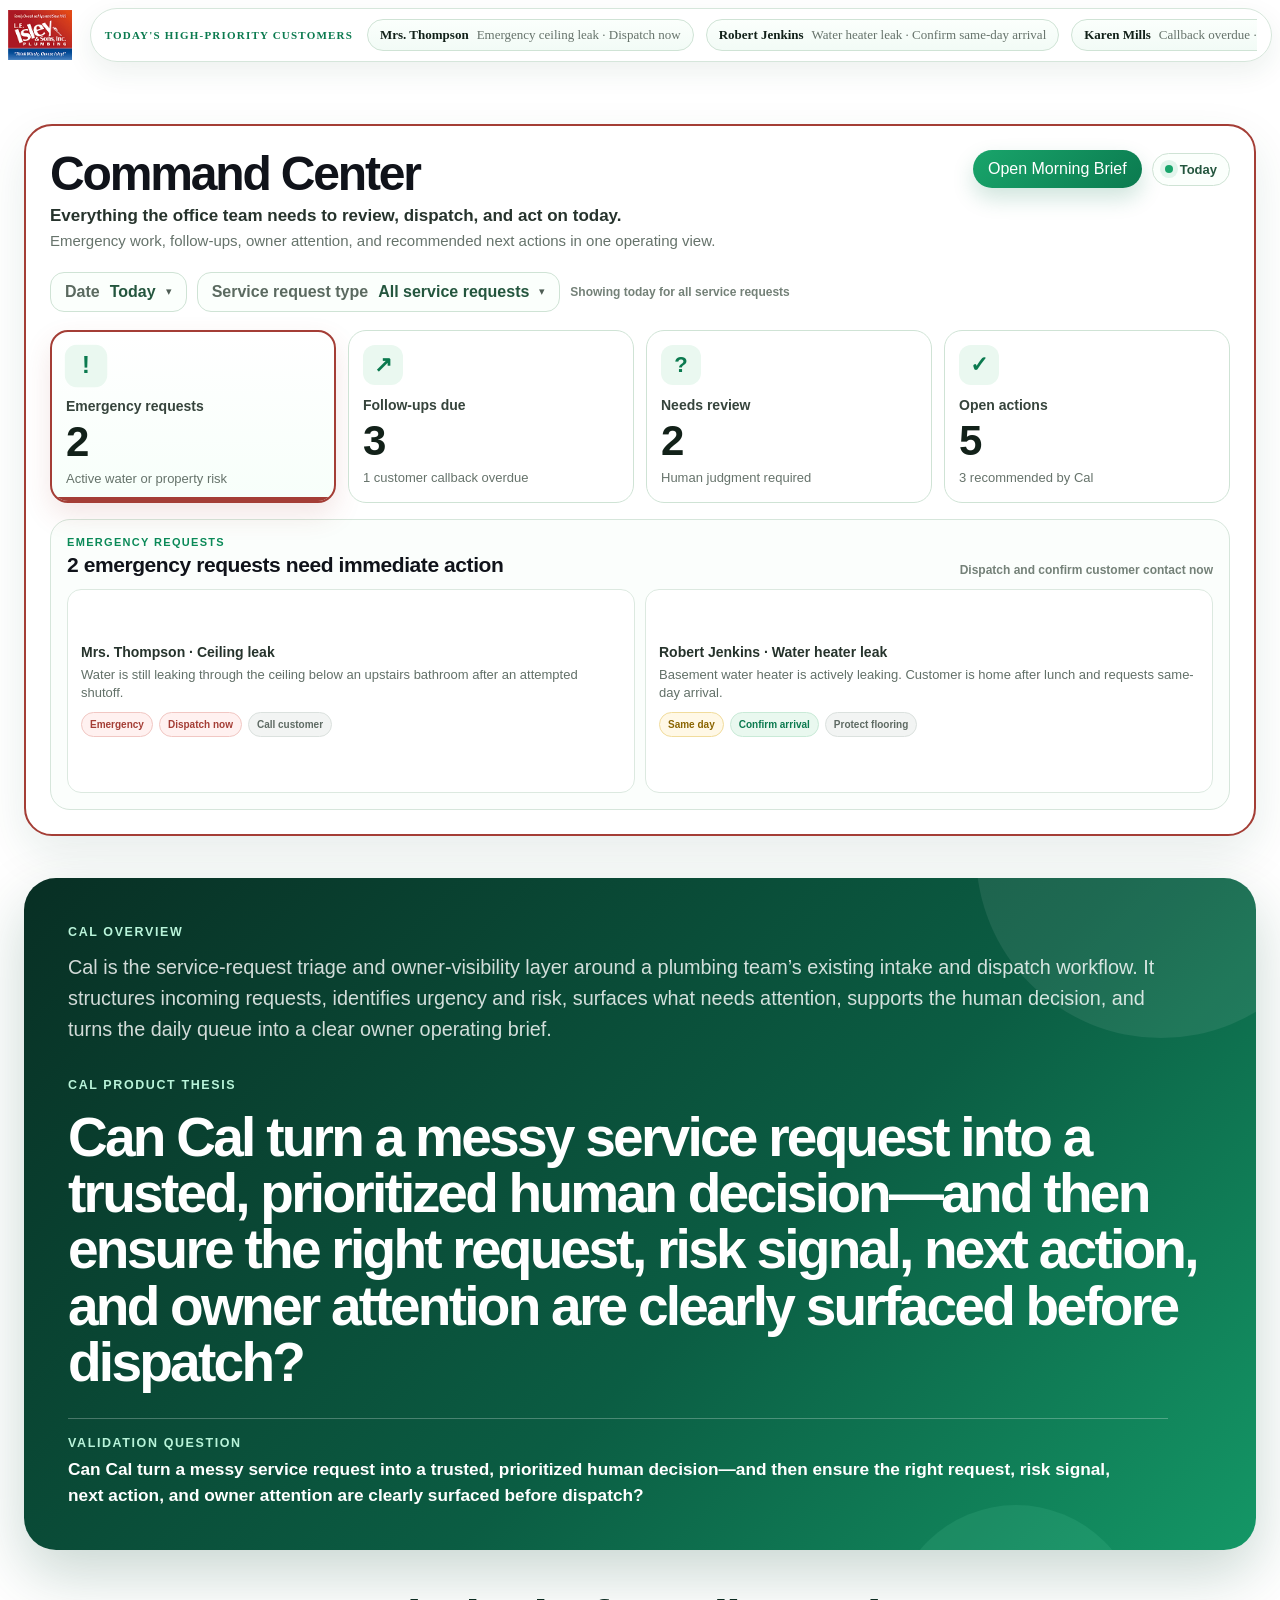
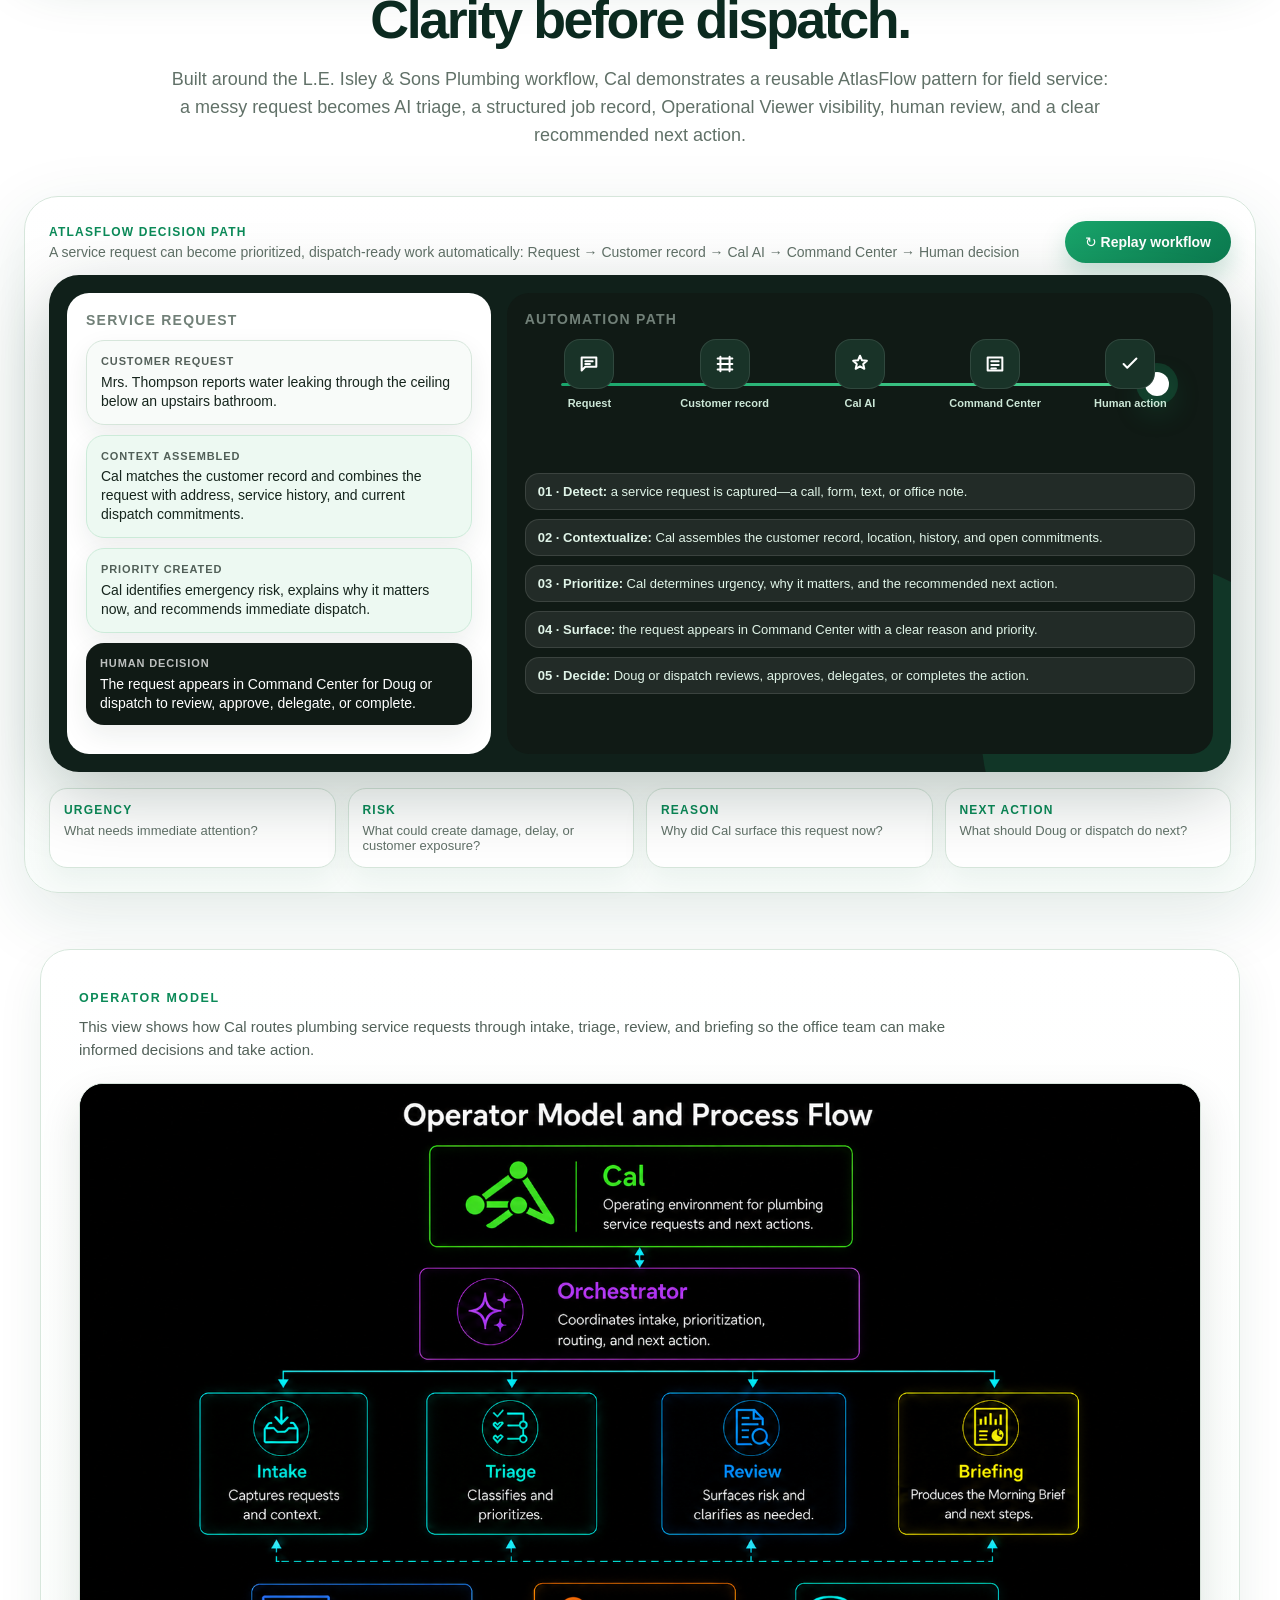
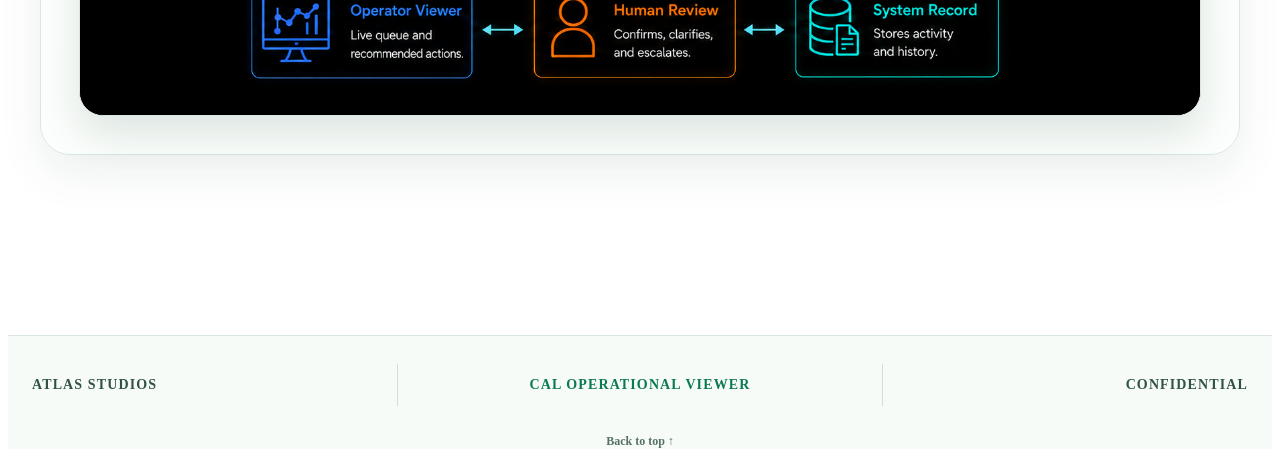
==== index.html @ 1ec47f48 "Add files via upload" ====
<!DOCTYPE html>

<html lang="en">
<head>
<meta charset="utf-8"/>
<meta content="width=device-width, initial-scale=1" name="viewport"/>
<title>Cal — Operational Viewer | AtlasFlow</title>
<meta content="Cal is an AtlasFlow field-service workflow designed to turn messy plumbing requests into prioritized, dispatch-ready work while preserving human control." name="description"/>
<style>
    /* Embedded Cal logo header update */
    .brand.brand-image {
      display: inline-flex !important;
      align-items: center !important;
      padding: 0 !important;
      background: transparent !important;
      border: 0 !important;
      box-shadow: none !important;
      min-width: 0 !important;
    }

    .brand-logo {
      display: block !important;
      width: 210px !important;
      height: auto !important;
      max-width: 100% !important;
      object-fit: contain !important;
    }

    @media (max-width: 640px) {
      .brand-logo {
        width: 180px !important;
      }
    }
  
.cal-brief-image-dialog{position:relative;width:min(1400px,96vw);max-height:94vh;overflow:auto;border-radius:20px;background:#fff;border:1px solid #d8e3dc;box-shadow:0 30px 90px rgba(0,0,0,.30);padding:0}
.cal-brief-full-image{display:block;width:100%;height:auto;border-radius:20px}
.cal-brief-image-close{position:sticky;float:right;top:12px;right:12px;z-index:5;margin:12px 12px -58px 0;background:rgba(255,255,255,.96);color:#123d2b;border:1px solid #c8d8ce;box-shadow:0 8px 22px rgba(0,0,0,.16)}
.cal-brief-image-close:hover{background:#fff;transform:scale(1.04)}
.sr-only{position:absolute!important;width:1px!important;height:1px!important;padding:0!important;margin:-1px!important;overflow:hidden!important;clip:rect(0,0,0,0)!important;white-space:nowrap!important;border:0!important}
@media(max-width:700px){.cal-brief-modal{padding:8px}.cal-brief-image-dialog{width:100%;border-radius:14px}.cal-brief-full-image{border-radius:14px}}
.cal-brief-return{position:absolute;right:2.2%;bottom:2.0%;z-index:6;width:28.5%;height:5.6%;min-height:46px;border:0;border-radius:14px;background:linear-gradient(135deg,#007542,#005f36);color:#fff;font:700 clamp(14px,1.25vw,22px)/1 system-ui,-apple-system,BlinkMacSystemFont,"Segoe UI",sans-serif;box-shadow:0 8px 20px rgba(0,94,53,.20);cursor:pointer;display:flex;align-items:center;justify-content:center;gap:14px}
.cal-brief-return:hover{filter:brightness(1.06);transform:translateY(-1px)}
.cal-brief-return:focus-visible{outline:3px solid #f2b01e;outline-offset:3px}
.cal-brief-return-arrow{font-size:1.25em;line-height:1}
@media(max-width:700px){.cal-brief-return{right:2.5%;bottom:2.1%;width:35%;height:6%;min-height:38px;border-radius:10px;font-size:12px}}

</style>
<style>
/* Shared page width tightening */
main{padding:0 16px 56px}
.section-pad{max-width:1380px;margin-left:auto;margin-right:auto}
.section-pad.slim{max-width:1380px}
.section-heading{max-width:980px;margin-left:auto;margin-right:auto;text-align:center}
#build .section-heading, #discovery .section-heading{margin-left:0;margin-right:0;text-align:left}
.discovery-section{max-width:1380px;margin-left:auto;margin-right:auto}
</style>
<style>
/* Interactive Cal Command Center */
.cal-cc-figure{width:100%;max-width:1380px!important;margin:34px auto 0!important}
.cal-cc-figure>figcaption{display:flex;flex-direction:column;gap:4px;margin-top:14px;color:var(--muted,#66736b)}
.cal-cc{--cc-green:#19a56b;--cc-green-dark:#0b7a4f;--cc-green-soft:#eaf8f0;--cc-line:#d6e6db;--cc-muted:#66736b;--cc-ink:#10131a;--cc-red:#a43e36;--cc-yellow:#8a6400;border:2px solid var(--cc-red);border-radius:28px;padding:24px;background:#fff;box-shadow:0 18px 46px rgba(20,80,55,.10);color:var(--cc-ink);font-family:Inter,Arial,Helvetica,sans-serif}
.cal-cc *{box-sizing:border-box}.cal-cc button{font:inherit}
.cal-cc-header{display:flex;justify-content:space-between;align-items:flex-start;gap:20px}.cal-cc-header h3{font-size:clamp(32px,4vw,48px);line-height:1;letter-spacing:-.045em;margin:0 0 8px}.cal-cc-lead{font-size:17px;font-weight:750;color:#26332c;margin:0 0 4px}.cal-cc-small{font-size:15px;line-height:1.45;color:var(--cc-muted);margin:0}.cal-cc-live{display:inline-flex;align-items:center;gap:7px;border:1px solid #cfe3d5;border-radius:999px;padding:8px 12px;color:#24563e;background:#fbfffc;font-size:13px;font-weight:800;white-space:nowrap}.cal-cc-live i{width:8px;height:8px;border-radius:50%;background:var(--cc-green);box-shadow:0 0 0 5px rgba(25,165,107,.11)}
.cal-cc-filters{display:flex;gap:10px;flex-wrap:wrap;margin:20px 0 18px}.cal-cc-filter{position:relative}.cal-cc-filter-btn{appearance:none;border:1px solid #cfe3d5;border-radius:14px;padding:10px 14px;background:#fbfffc;color:#24563e;font-size:13px;font-weight:800;display:inline-flex;align-items:center;gap:10px;cursor:pointer;min-height:40px;transition:border-color .18s ease,box-shadow .18s ease,transform .18s ease}.cal-cc-filter-btn:hover{border-color:#b8dcc6;transform:translateY(-1px)}.cal-cc-filter-btn:focus-visible{outline:3px solid rgba(25,165,107,.3);outline-offset:2px}.cal-cc-filter-btn.open{border-color:var(--cc-green);box-shadow:0 8px 18px rgba(20,80,55,.10)}.cal-cc-filter-label{font-weight:700;color:#5b6a60}.cal-cc-filter-value{font-weight:800;color:#24563e}.cal-cc-caret{font-size:11px;color:#4e5d54}.cal-cc-menu{position:absolute;top:calc(100% + 8px);left:0;min-width:230px;background:#fff;border:1px solid #d6e6db;border-radius:16px;padding:8px;box-shadow:0 18px 36px rgba(20,80,55,.12);display:none;z-index:20}.cal-cc-filter.open .cal-cc-menu{display:block;animation:calMenuIn .18s ease}.cal-cc-option{appearance:none;width:100%;border:0;background:transparent;border-radius:12px;padding:10px 12px;text-align:left;display:flex;justify-content:space-between;align-items:center;gap:10px;font-size:13px;color:#294637;cursor:pointer}.cal-cc-option:hover,.cal-cc-option:focus-visible{background:#f3fbf6;outline:none}.cal-cc-option.active{background:#eaf8f0;color:#0b7a4f;font-weight:800}.cal-cc-option small{color:#708078;font-size:11px;font-weight:700}.cal-cc-status-note{font-size:12px;color:#748178;font-weight:700;align-self:center}@keyframes calMenuIn{from{opacity:0;transform:translateY(-4px)}to{opacity:1;transform:translateY(0)}}
.cal-cc-cards{display:grid;grid-template-columns:repeat(4,minmax(0,1fr));gap:12px;margin-bottom:16px}.cal-cc-card{appearance:none;border:1px solid #cfe3d5;border-radius:18px;padding:14px;min-height:166px;background:#fff;text-align:left;cursor:pointer;position:relative;overflow:hidden;display:flex;flex-direction:column;align-items:flex-start;transition:transform .22s ease,box-shadow .22s ease,border-color .22s ease,background-color .22s ease;animation:calCardEnter .55s ease both}.cal-cc-card:nth-child(2){animation-delay:.08s}.cal-cc-card:nth-child(3){animation-delay:.16s}.cal-cc-card:nth-child(4){animation-delay:.24s}.cal-cc-card:hover{transform:translateY(-4px);box-shadow:0 11px 25px rgba(20,80,55,.11);border-color:#b8dcc6}.cal-cc-card:focus-visible{outline:3px solid rgba(25,165,107,.3);outline-offset:3px}.cal-cc-card.active{border:2px solid var(--cc-green);box-shadow:0 12px 28px rgba(25,165,107,.15);background:linear-gradient(180deg,#fff 0%,#f7fffa 100%)}.cal-cc-card.active:after{content:"";position:absolute;left:0;right:0;bottom:0;height:4px;background:var(--cc-green);animation:calBarGrow .25s ease}#cal-tab-emergency{border:2px solid var(--cc-red)!important;box-shadow:0 12px 28px rgba(164,62,54,.13)}#cal-tab-emergency.active:after{background:var(--cc-red)}.cal-cc-icon{width:40px;height:40px;border-radius:12px;display:grid;place-items:center;background:var(--cc-green-soft);color:var(--cc-green-dark);font-size:22px;font-weight:850;margin-bottom:12px;transition:transform .22s ease}.cal-cc-card:hover .cal-cc-icon,.cal-cc-card.active .cal-cc-icon{transform:scale(1.07)}.cal-cc-label{font-size:14px;font-weight:800;color:#36443c;margin-bottom:7px}.cal-cc-num{font-size:42px;line-height:1;font-weight:850;color:#122119;margin-bottom:7px}.cal-cc-desc{font-size:13px;line-height:1.32;color:var(--cc-muted)}
.cal-cc-queue{border:1px solid var(--cc-line);border-radius:20px;padding:16px;background:#fbfefc}.cal-cc-qtop{display:flex;justify-content:space-between;align-items:flex-end;gap:16px;margin-bottom:12px}.cal-cc-eyebrow{display:block;font-size:11px;letter-spacing:.12em;text-transform:uppercase;color:#0b8a58;font-weight:850;margin-bottom:5px}.cal-cc-qtop h4{font-size:21px;letter-spacing:-.02em;margin:0}.cal-cc-hint{font-size:12px;color:#748178;font-weight:700}.cal-cc-items{display:grid;grid-template-columns:1fr 1fr;gap:10px;min-height:204px}.cal-cc-item{appearance:none;width:100%;border:1px solid #dce9e0;border-radius:14px;padding:13px;background:#fff;animation:calItemIn .28s ease both;text-align:left;cursor:pointer;transition:transform .18s ease,box-shadow .18s ease,border-color .18s ease}.cal-cc-item:hover{transform:translateY(-2px);border-color:#b8dcc6;box-shadow:0 10px 22px rgba(20,80,55,.10)}.cal-cc-item:focus-visible{outline:3px solid rgba(25,165,107,.28);outline-offset:2px}.cal-cc-item.approved{border-color:#19a56b}.cal-cc-item.disapproved{border-color:#d85858}.cal-cc-item.delegated{border-color:#3b82f6}.cal-cc-item.active{border-width:2px;background:linear-gradient(180deg,#fff,#f7fffa)}.cal-cc-item.active.approved{border-color:#19a56b}.cal-cc-item.active.disapproved{border-color:#d85858}.cal-cc-item.active.delegated{border-color:#3b82f6}.cal-cc-item.active:not(.approved):not(.disapproved):not(.delegated){border-color:var(--cc-green)}.cal-cc-item h5{font-size:14px;margin:0 0 6px;color:#26332c}.cal-cc-item p{font-size:13px;line-height:1.38;color:#627068;margin:0 0 10px}.cal-cc-tags{display:flex;gap:6px;flex-wrap:wrap}.cal-cc-tag{font-size:10px;font-weight:800;border-radius:999px;padding:6px 8px;background:#e9f8ef;color:var(--cc-green-dark);border:1px solid #c9ead7}.cal-cc-tag.red{background:#fff1f0;color:var(--cc-red);border-color:#f1c7c3}.cal-cc-tag.yellow{background:#fff8e6;color:var(--cc-yellow);border-color:#f1dc9c}.cal-cc-tag.gray{background:#f2f4f3;color:#5e6a63;border-color:#dbe1de}.cal-cc-queue.switching .cal-cc-item{animation:calFadeDown .15s ease both}.cal-cc-record-detail{display:none;margin-top:14px;border:1px solid #cfe3d5;border-radius:22px;background:linear-gradient(180deg,#ffffff 0%,#fbfefc 100%);padding:22px;box-shadow:0 18px 40px rgba(20,80,55,.10);animation:calItemIn .24s ease;transition:border-color .2s ease,box-shadow .2s ease,background-color .2s ease}.cal-cc-record-detail.open{display:block}.cal-cc-record-detail.approved{border-color:#19a56b;box-shadow:0 18px 42px rgba(25,165,107,.15);background:linear-gradient(180deg,#fcfffd 0%,#f5fdf8 100%)}.cal-cc-record-detail.disapproved{border-color:#d85858;box-shadow:0 18px 42px rgba(216,88,88,.12);background:linear-gradient(180deg,#fffefe 0%,#fff6f6 100%)}.cal-cc-record-detail.delegated{border-color:#3b82f6;box-shadow:0 18px 42px rgba(59,130,246,.14);background:linear-gradient(180deg,#ffffff 0%,#f5f9ff 100%)}.cal-cc-record-head{display:flex;justify-content:space-between;gap:18px;align-items:flex-start;margin-bottom:18px}.cal-cc-record-head h5{font-size:18px;line-height:1.08;margin:0;color:#18231d}.cal-cc-record-kicker{display:block;font-size:10px;letter-spacing:.12em;text-transform:uppercase;color:#0b8a58;font-weight:850;margin-bottom:7px}.cal-cc-record-sub{margin-top:8px;font-size:13px;line-height:1.5;color:#617168;max-width:780px}.cal-cc-record-head-meta{display:flex;flex-direction:column;align-items:flex-end;gap:8px;min-width:220px}.cal-cc-record-mode{font-size:11px;letter-spacing:.08em;text-transform:uppercase;color:#5d6a62;font-weight:850;padding:8px 10px;border:1px solid #dbe7df;border-radius:999px;background:#fbfffc;white-space:nowrap}.cal-cc-record-mode strong{color:#20372a}.cal-cc-record-snapshot{display:grid;grid-template-columns:repeat(4,minmax(0,1fr));gap:10px;margin-bottom:14px}.cal-cc-record-stat{border:1px solid #dbe7df;border-radius:16px;padding:14px;background:#fcfffd}.cal-cc-record-stat span{display:block;font-size:10px;letter-spacing:.1em;text-transform:uppercase;color:#728078;font-weight:850;margin-bottom:6px}.cal-cc-record-stat strong{display:block;font-size:15px;line-height:1.25;color:#1d2f25}.cal-cc-record-stat small{display:block;margin-top:4px;font-size:12px;line-height:1.4;color:#66736b}.cal-cc-record-body{display:grid;grid-template-columns:1.35fr .95fr;gap:12px}.cal-cc-record-stack{display:grid;gap:12px}.cal-cc-record-panel{border:1px solid #dfe9e2;border-radius:16px;padding:15px;background:#fff}.cal-cc-record-panel.kpi{background:linear-gradient(180deg,#f9fdfb 0%,#f4fbf7 100%)}.cal-cc-record-panel.alert{background:linear-gradient(180deg,#fffdf7 0%,#fff9eb 100%);border-color:#ecdca3}.cal-cc-record-panel.action{background:linear-gradient(180deg,#f5fcf7 0%,#eef8f2 100%);border-color:#cfe3d5}.cal-cc-record-panel h6{margin:0 0 8px;font-size:11px;letter-spacing:.12em;text-transform:uppercase;color:#5f6c64;font-weight:850}.cal-cc-record-panel p{margin:0;font-size:14px;line-height:1.55;color:#22342a}.cal-cc-record-panel strong.inline{color:#0f2d21}.cal-cc-record-list{display:grid;gap:10px}.cal-cc-record-list-row{display:flex;justify-content:space-between;gap:14px;padding-bottom:10px;border-bottom:1px solid #e7efea}.cal-cc-record-list-row:last-child{padding-bottom:0;border-bottom:0}.cal-cc-record-list-row span{display:block;font-size:10px;letter-spacing:.1em;text-transform:uppercase;color:#728078;font-weight:850;margin-bottom:4px}.cal-cc-record-list-row strong{display:block;font-size:13px;line-height:1.4;color:#22342a;text-align:right}.cal-cc-record-customer{display:grid;gap:10px}.cal-cc-record-contact{display:flex;flex-wrap:wrap;gap:8px}.cal-cc-record-contact-chip{display:inline-flex;align-items:center;gap:6px;padding:7px 10px;border-radius:999px;border:1px solid #d9e7de;background:#fbfffc;font-size:12px;font-weight:800;color:#31503f}.cal-cc-record-decision{display:flex;justify-content:space-between;align-items:flex-start;gap:16px;flex-wrap:wrap;margin-top:14px;padding:15px 16px;border:1px solid #e0ebe4;border-radius:16px;background:#fff}.cal-cc-record-decision-copy span{display:block;font-size:9px;letter-spacing:.1em;text-transform:uppercase;color:#728078;font-weight:850;margin-bottom:5px}.cal-cc-record-decision-copy strong{display:block;font-size:17px;color:#22342a;margin-bottom:6px}.cal-cc-record-decision-copy p{margin:0;font-size:13px;line-height:1.5;color:#66736b;max-width:620px}.cal-cc-decision-buttons{display:flex;gap:8px;flex-wrap:wrap;justify-content:flex-end}.cal-cc-decision-btn{appearance:none;border:1px solid #cfe3d5;background:#fff;color:#294637;border-radius:999px;padding:10px 16px;font-size:13px;font-weight:850;cursor:pointer;transition:transform .18s ease,box-shadow .18s ease,border-color .18s ease,background-color .18s ease,color .18s ease}.cal-cc-decision-btn.approve{border-color:#19a56b;color:#0b7a4f}.cal-cc-decision-btn.disapprove{border-color:#d85858;color:#b23d3d}.cal-cc-decision-btn.delegate{border-color:#3b82f6;color:#2563eb}.cal-cc-decision-btn:hover{transform:translateY(-1px);box-shadow:0 8px 18px rgba(20,80,55,.10)}.cal-cc-decision-btn:focus-visible{outline:3px solid rgba(25,165,107,.28);outline-offset:2px}.cal-cc-decision-btn.approve.active{background:#19a56b;border-color:#19a56b;color:#fff}.cal-cc-decision-btn.disapprove.active{background:#d85858;border-color:#d85858;color:#fff}.cal-cc-decision-btn.delegate.active{background:#3b82f6;border-color:#3b82f6;color:#fff}@keyframes calCardEnter{from{opacity:0;transform:translateY(14px)}to{opacity:1;transform:translateY(0)}}@keyframes calItemIn{from{opacity:0;transform:translateY(8px)}to{opacity:1;transform:translateY(0)}}@keyframes calFadeDown{from{opacity:1;transform:translateY(0)}to{opacity:0;transform:translateY(8px)}}@keyframes calBarGrow{from{transform:scaleX(.2);transform-origin:left}to{transform:scaleX(1);transform-origin:left}}
@media(max-width:980px){.cal-cc-cards{grid-template-columns:repeat(2,minmax(0,1fr))}.cal-cc-items{grid-template-columns:1fr}.cal-cc-qtop{align-items:flex-start;flex-direction:column}.cal-cc-record-head{flex-direction:column}.cal-cc-record-head-meta{align-items:flex-start;min-width:0}.cal-cc-record-snapshot{grid-template-columns:repeat(2,minmax(0,1fr))}.cal-cc-record-body{grid-template-columns:1fr}.cal-cc-record-list-row{flex-direction:column;gap:6px}.cal-cc-record-list-row strong{text-align:left}.cal-cc-record-decision{flex-direction:column}.cal-cc-decision-buttons{justify-content:flex-start}}@media(max-width:620px){.cal-cc{padding:16px}.cal-cc-header{flex-direction:column}.cal-cc-cards{grid-template-columns:1fr}.cal-cc-card{min-height:145px}.cal-cc-record-snapshot{grid-template-columns:1fr}.cal-cc-record-detail{padding:16px}}
@media(prefers-reduced-motion:reduce){.cal-cc-card,.cal-cc-item,.cal-cc-card.active:after{animation:none!important;transition:none!important}}
.cal-cc-header-actions{display:flex;align-items:center;gap:10px;flex-wrap:wrap;justify-content:flex-end}
.cal-morning-btn{appearance:none;border:0;border-radius:999px;padding:10px 15px;background:linear-gradient(135deg,var(--cc-green),var(--cc-green-dark));color:#fff;font-size:13px;font-weight:850;cursor:pointer;box-shadow:0 10px 22px rgba(11,122,79,.20);transition:transform .18s ease,box-shadow .18s ease}
.cal-morning-btn:hover{transform:translateY(-1px);box-shadow:0 13px 26px rgba(11,122,79,.25)}
.cal-morning-btn:focus-visible{outline:3px solid rgba(25,165,107,.30);outline-offset:3px}
.cal-brief-modal{position:fixed;inset:0;z-index:1000;display:none;align-items:center;justify-content:center;padding:22px;background:rgba(10,24,17,.60);backdrop-filter:blur(7px)}
.cal-brief-modal.open{display:flex}
.cal-brief-dialog{width:min(1040px,100%);max-height:92vh;overflow:auto;border-radius:28px;background:#f7fbf8;border:1px solid #cfe3d5;box-shadow:0 30px 90px rgba(0,0,0,.28);color:#17231c}
.cal-brief-top{position:sticky;top:0;z-index:2;display:flex;justify-content:space-between;gap:20px;align-items:flex-start;padding:24px 26px 20px;background:linear-gradient(135deg,#083d2c,#0b7a4f);color:#fff;border-radius:27px 27px 0 0}
.cal-brief-top h3{margin:4px 0 6px;font-size:34px;letter-spacing:-.04em}.cal-brief-top p{margin:0;color:#d9f3e6;font-size:14px}.cal-brief-close{appearance:none;border:1px solid rgba(255,255,255,.35);background:rgba(255,255,255,.10);color:#fff;width:38px;height:38px;border-radius:50%;font-size:22px;cursor:pointer}
.cal-brief-body{padding:22px 26px 28px}.cal-brief-summary{display:grid;grid-template-columns:repeat(4,minmax(0,1fr));gap:12px;margin-bottom:18px}.cal-brief-stat{background:#fff;border:1px solid #dbe9df;border-radius:16px;padding:15px}.cal-brief-stat span{display:block;font-size:10px;letter-spacing:.1em;text-transform:uppercase;color:#68766e;font-weight:850;margin-bottom:6px}.cal-brief-stat strong{font-size:27px;line-height:1;color:#142119}.cal-brief-grid{display:grid;grid-template-columns:1.25fr .75fr;gap:16px}.cal-brief-panel{background:#fff;border:1px solid #dbe9df;border-radius:18px;padding:18px}.cal-brief-panel h4{font-size:19px;margin:0 0 12px;letter-spacing:-.02em}.cal-brief-item{padding:13px 0;border-top:1px solid #edf2ef}.cal-brief-item:first-of-type{border-top:0;padding-top:0}.cal-brief-item strong{display:block;font-size:14px;margin-bottom:4px}.cal-brief-item p{margin:0;color:#637168;font-size:13px;line-height:1.45}.cal-brief-tags{display:flex;gap:6px;flex-wrap:wrap;margin-top:8px}.cal-brief-tag{font-size:10px;font-weight:850;border-radius:999px;padding:5px 8px;background:#e9f8ef;color:#0b7a4f;border:1px solid #c9ead7}.cal-brief-tag.red{background:#fff1f0;color:#a43e36;border-color:#f1c7c3}.cal-brief-tag.yellow{background:#fff8e6;color:#8a6400;border-color:#f1dc9c}.cal-brief-focus{border-left:4px solid var(--cc-green);padding:12px 13px;background:#eef9f3;border-radius:12px;font-size:14px;line-height:1.45;font-weight:750;color:#194831}.cal-brief-footer{margin-top:16px;font-size:11px;color:#748178;text-align:right}
@media(max-width:820px){.cal-brief-summary{grid-template-columns:1fr 1fr}.cal-brief-grid{grid-template-columns:1fr}.cal-cc-header-actions{justify-content:flex-start}}
@media(max-width:520px){.cal-brief-summary{grid-template-columns:1fr}.cal-brief-top,.cal-brief-body{padding-left:18px;padding-right:18px}.cal-brief-top h3{font-size:28px}}
</style>
<style>
/* Cal product thesis — presentation panel */
.cal-thesis-panel{
  position:relative;
  overflow:hidden;
  margin:42px auto 0;
  max-width:1380px;
  padding:48px 44px 42px;
  border-radius:32px;
  background:linear-gradient(135deg,#082f24 0%,#0b5d43 58%,#149766 100%);
  box-shadow:0 24px 60px rgba(7,72,50,.22);
  color:#fff;
  isolation:isolate;
  font-family:Inter,Arial,Helvetica,sans-serif;
}
.cal-thesis-content{position:relative;z-index:2;max-width:1040px}
.cal-thesis-kicker,.cal-thesis-validation p{
  margin:0;
  color:#b9f4da;
  font-size:.78rem;
  line-height:1;
  font-weight:850;
  letter-spacing:.13em;
  text-transform:uppercase;
}
.cal-thesis-panel h2{
  max-width:1030px;
  margin:24px 0 30px;
  color:#fff;
  font-size:clamp(1.725rem,3.3vw,3.2625rem);
  line-height:.99;
  letter-spacing:-.055em;
  font-weight:850;
}
.cal-thesis-rule{height:1px;background:rgba(255,255,255,.26);max-width:880px;margin:0 0 24px}
.cal-thesis-validation{max-width:940px}
.cal-thesis-validation strong{
  display:block;
  margin-top:12px;
  color:#fff;
  font-size:clamp(1rem,1.55vw,1.32rem);
  line-height:1.4;
  font-weight:750;
}
.cal-thesis-orb{position:absolute;border-radius:50%;z-index:1;pointer-events:none}
.cal-thesis-orb-one{width:370px;height:370px;right:-90px;top:-210px;background:rgba(255,255,255,.08)}
.cal-thesis-orb-two{width:250px;height:250px;right:115px;bottom:-205px;background:rgba(148,255,205,.09)}
@media(max-width:760px){
  .cal-thesis-panel{padding:34px 26px 30px;border-radius:24px}
  .cal-thesis-panel h2{font-size:clamp(1.5rem,6.75vw,2.325rem);margin-top:20px}
}
</style>
<style>
/* Cal proof artifact gallery */
.proof-artifacts-section{padding-top:72px;padding-bottom:74px}
.cal-proof-heading{max-width:1080px;margin:0 0 30px;text-align:left}
.cal-proof-heading .eyebrow{margin-bottom:8px;color:#0b8a58}
.cal-proof-heading h2{margin:0 0 10px;font-size:clamp(2.2rem,4.5vw,4.35rem);line-height:.98;letter-spacing:-.055em;color:#10131a}
.cal-proof-heading>p:last-child{max-width:980px;margin:0;color:#667085;font-size:1.05rem;line-height:1.55}
.cal-proof-grid{display:grid;grid-template-columns:repeat(4,minmax(0,1fr));gap:20px}
.cal-proof-card{overflow:hidden;border:1px solid #e3e8e5;border-radius:26px;background:#fff;box-shadow:0 16px 38px rgba(18,57,42,.08);animation-delay:var(--proof-delay);transition:transform .22s ease,box-shadow .22s ease,border-color .22s ease}
.cal-proof-card:hover{transform:translateY(-4px);border-color:#bcdcca;box-shadow:0 22px 46px rgba(18,57,42,.13)}
.cal-proof-image-wrap{aspect-ratio:16/9;overflow:hidden;background:#eef3f0;border-bottom:1px solid #edf1ee}
.cal-proof-image-wrap img{display:block;width:100%;height:100%;object-fit:cover;object-position:top left;transition:transform .35s ease}
.cal-proof-card:hover .cal-proof-image-wrap img{transform:scale(1.018)}
.cal-proof-card-body{padding:18px 18px 22px}
.cal-proof-number{display:inline-flex;align-items:center;justify-content:center;min-width:42px;height:28px;padding:0 10px;border-radius:999px;background:#e9f8ef;color:#0b7a4f;font-size:.82rem;font-weight:850;letter-spacing:.08em}
.cal-proof-card h3{margin:14px 0 8px;color:#10131a;font-size:1.26rem;line-height:1.12;letter-spacing:-.025em}
.cal-proof-card p{margin:0;color:#65716a;font-size:.94rem;line-height:1.48}
@media(max-width:1120px){.cal-proof-grid{grid-template-columns:repeat(2,minmax(0,1fr))}}
@media(max-width:640px){.proof-artifacts-section{padding-top:48px;padding-bottom:52px}.cal-proof-grid{grid-template-columns:1fr}.cal-proof-heading h2{font-size:clamp(2rem,10vw,3.2rem)}.cal-proof-card-body{padding:16px 16px 20px}}
</style>
<style>
/* Cal high-priority customer ticker */
.site-header .nav-wrap{display:flex;align-items:center;gap:18px}
.cal-priority-ticker{flex:1 1 auto;min-width:0;display:flex;align-items:center;gap:14px;padding:10px 14px;border:1px solid #d6e6db;border-radius:999px;background:rgba(255,255,255,.96);box-shadow:0 10px 28px rgba(20,80,55,.08);overflow:hidden}
.cal-priority-label{flex:0 0 auto;color:#0b7a4f;font-size:11px;font-weight:850;letter-spacing:.11em;text-transform:uppercase;white-space:nowrap}
.cal-priority-viewport{flex:1 1 auto;min-width:0;overflow:hidden;position:relative}
.cal-priority-track{display:flex;align-items:center;gap:12px;width:max-content;animation:calTickerLeft 36s linear infinite;will-change:transform}
.cal-priority-ticker:hover .cal-priority-track{animation-play-state:paused}
.cal-priority-item{flex:0 0 auto;display:inline-flex;align-items:center;gap:8px;padding:7px 12px;border:1px solid #cfe3d5;border-radius:999px;background:linear-gradient(180deg,#fbfffc,#f2fbf6);font-size:13px;white-space:nowrap;color:#294637}
.cal-priority-item strong{font-weight:850;color:#122119}
.cal-priority-item span{color:#66736b}
@keyframes calTickerLeft{from{transform:translateX(0)}to{transform:translateX(calc(-50% - 6px))}}
@media(max-width:980px){.site-header .nav-wrap{flex-wrap:wrap}.cal-priority-ticker{order:2;width:100%}.brand.brand-image{order:1}}
@media(max-width:640px){.cal-priority-ticker{gap:10px;padding:8px 10px}.cal-priority-label{font-size:10px}.cal-priority-item{font-size:12px;padding:6px 10px}}
@media(prefers-reduced-motion:reduce){.cal-priority-track{animation:none;transform:none}}
</style>
<style>
/* Cal build-proof carousel */
.cal-proof-section{max-width:1380px;margin:40px auto 0}
.cal-proof-shell{border:1px solid #d8e7dd;border-radius:28px;padding:28px;background:linear-gradient(180deg,#ffffff 0%,#f8fcf9 100%);box-shadow:0 18px 46px rgba(20,80,55,.08)}
.cal-proof-shell .section-heading{max-width:none;margin:0 0 20px;text-align:left}
.cal-proof-shell .section-heading h2{margin-bottom:10px}
.cal-proof-shell .section-heading p:last-child{max-width:900px}
.cal-proof-stage{display:grid;grid-template-columns:auto 1fr auto;gap:14px;align-items:stretch}
.cal-proof-nav{appearance:none;border:1px solid #cfe3d5;background:#fff;color:#0b7a4f;border-radius:18px;min-width:52px;padding:0 14px;font-size:30px;font-weight:700;cursor:pointer;transition:transform .18s ease,box-shadow .18s ease,border-color .18s ease}
.cal-proof-nav:hover{transform:translateY(-2px);box-shadow:0 10px 22px rgba(20,80,55,.1);border-color:#b8dcc6}
.cal-proof-nav:focus-visible{outline:3px solid rgba(25,165,107,.28);outline-offset:2px}
.cal-proof-window{overflow:hidden}
.cal-proof-track{display:flex;align-items:flex-start;transition:transform .35s ease}
.cal-proof-slide{min-width:100%;flex:0 0 100%;display:grid;grid-template-columns:1fr;gap:18px;align-items:start}
.cal-proof-copy{padding:20px 18px;border:1px solid #d8e7dd;border-radius:22px;background:#fff;align-self:stretch;max-width:none}
.cal-proof-kicker{display:inline-block;font-size:12px;letter-spacing:.12em;text-transform:uppercase;color:#0b8a58;font-weight:850;margin-bottom:12px}
.cal-proof-copy h3{margin:0 0 10px;font-size:30px;line-height:1.04;letter-spacing:-.03em;color:#132019}
.cal-proof-copy p{margin:0;color:#5b6a60;font-size:15px;line-height:1.58}
.cal-proof-figure{margin:0;border:1px solid #d8e7dd;border-radius:22px;background:#fff;padding:14px;box-shadow:0 12px 28px rgba(20,80,55,.07)}
.cal-proof-figure img{display:block;width:100%;height:auto;border-radius:14px;border:1px solid #e4ece7}
.cal-proof-caption{display:flex;justify-content:space-between;gap:12px;align-items:center;margin-top:10px;color:#536259;font-size:13px;font-weight:700}
.cal-proof-counter{color:#0b7a4f}
.cal-proof-dots{display:flex;flex-wrap:wrap;gap:10px;margin-top:18px}
.cal-proof-dot{appearance:none;border:1px solid #cfe3d5;background:#fff;border-radius:999px;padding:9px 12px;font-size:12px;line-height:1.2;color:#476052;font-weight:800;cursor:pointer;transition:border-color .18s ease,background-color .18s ease,color .18s ease,transform .18s ease}
.cal-proof-dot:hover{transform:translateY(-1px);border-color:#b8dcc6}
.cal-proof-dot.active{background:#eaf8f0;color:#0b7a4f;border-color:#0b8a58}
@media (max-width:1100px){.cal-proof-slide{grid-template-columns:1fr}.cal-proof-copy{padding:18px}.cal-proof-copy h3{font-size:26px}}
@media (max-width:720px){.cal-proof-shell{padding:18px}.cal-proof-stage{grid-template-columns:1fr;gap:12px}.cal-proof-nav{min-height:48px}.cal-proof-nav.prev{order:2}.cal-proof-window{order:1}.cal-proof-nav.next{order:3}.cal-proof-dots{gap:8px}.cal-proof-dot{width:100%;text-align:left}}
</style><style>
.cal-proof-headline{display:block;margin:0 0 10px;color:#184b37;font-size:15px;line-height:1.35;font-weight:850}
.cal-proof-section{margin-top:72px;margin-bottom:24px}
</style><style>
/* Cal portfolio footer */
.site-footer.cal-portfolio-footer{
  display:block;
  margin-top:48px;
  padding:0;
  border-top:1px solid #d9e7de;
  background:#f7fbf8;
  color:#153328;
}
.cal-footer-inner{
  max-width:1380px;
  margin:0 auto;
  padding:28px 24px;
  display:grid;
  grid-template-columns:1fr 1.4fr 1fr;
  align-items:center;
  gap:18px;
}
.cal-footer-item{
  min-height:42px;
  display:flex;
  align-items:center;
  font-size:14px;
  font-weight:800;
  letter-spacing:.08em;
  text-transform:uppercase;
  color:#315247;
}
.cal-footer-item:nth-child(2){
  justify-content:center;
  border-left:1px solid #cfe0d5;
  border-right:1px solid #cfe0d5;
  color:#0b7a4f;
}
.cal-footer-item:last-child{justify-content:flex-end}
.cal-footer-dot{padding:0 9px;color:#8ca49a}
.cal-footer-back{
  display:block;
  width:max-content;
  margin:0 auto 18px;
  padding:0 !important;
  color:#577068;
  background:transparent !important;
  border:0 !important;
  border-radius:0 !important;
  box-shadow:none !important;
  font-size:12px;
  font-weight:750;
  text-decoration:none;
}
.cal-footer-back:hover{color:#0b7a4f}
@media(max-width:720px){
  .cal-footer-inner{grid-template-columns:1fr;gap:8px;text-align:center;padding:24px 18px}
  .cal-footer-item,.cal-footer-item:nth-child(2),.cal-footer-item:last-child{justify-content:center;border:0;min-height:32px}
}
</style><style id="cal-header-gap-override">
/* Tighten spacing between the priority ticker and product framing */
main > section.section-pad.slim:first-child {
  padding-top: 28px !important;
}
main > section.section-pad.slim:first-child .section-heading {
  margin-top: 0 !important;
}
@media (max-width: 640px) {
  main > section.section-pad.slim:first-child {
    padding-top: 20px !important;
  }
}
</style><style id="cal-primary-heading-size">
/* Primary heading: 20% larger than the previous 2rem browser default */
main > .section-pad:first-of-type .section-heading h1{
  font-size:2.4rem;
  line-height:1.06;
  letter-spacing:-.035em;
}
@media(max-width:640px){
  main > .section-pad:first-of-type .section-heading h1{font-size:2.4rem;}
}
</style>
<style>
.cal-proves-section{max-width:980px;margin:42px auto 46px;text-align:center;padding:0 22px;color:#0f2d22}
.cal-proves-eyebrow{margin:0 0 14px;font-size:13px;letter-spacing:.18em;text-transform:uppercase;font-weight:850;color:#66766e}
.cal-proves-section h2{margin:0 0 18px;font-size:clamp(34px,4.2vw,58px);line-height:1.04;letter-spacing:-.045em;color:#0c2a20}
.cal-proves-section p:last-child{max-width:940px;margin:0 auto;font-size:18px;line-height:1.55;color:#617168}
@media(max-width:700px){.cal-proves-section{margin:30px auto 34px}.cal-proves-section p:last-child{font-size:16px}.cal-proves-section h2{font-size:clamp(30px,10vw,42px)}}
</style>
<style>
.cal-decision-path-section{max-width:1380px;margin:34px auto 56px;padding:0}
.cal-dp-shell{width:100%;background:linear-gradient(180deg,#fff,#f8fcfa);border:1px solid #d6e6db;border-radius:34px;box-shadow:0 22px 70px rgba(20,80,55,.12);padding:24px;font-family:Inter,Arial,Helvetica,sans-serif;font-synthesis:none}.cal-dp-shell button{font-family:inherit}
.cal-dp-head{display:flex;justify-content:space-between;align-items:end;gap:18px;margin:0 0 12px}
.cal-dp-head .label{display:block;color:#0b8a58;font-size:12px;font-weight:950;text-transform:uppercase;letter-spacing:.1em}
.cal-dp-head p{margin:4px 0 0;color:#617168;font-size:14px;line-height:1.42}
.cal-dp-btn{appearance:none;border:0;border-radius:999px;background:linear-gradient(135deg,#19a56b,#0b7a4f);color:#fff;padding:13px 20px;font-size:14px;font-weight:900;cursor:pointer;box-shadow:0 12px 26px rgba(11,122,79,.22);transition:transform .18s ease,box-shadow .18s ease}
.cal-dp-btn:hover{transform:translateY(-1px);box-shadow:0 15px 30px rgba(11,122,79,.28)}
.cal-dp-btn:focus-visible{outline:3px solid rgba(25,165,107,.3);outline-offset:3px}
.cal-dp-replay{background:#10201a;color:#fff;border-radius:30px;padding:18px;box-shadow:0 22px 70px rgba(8,38,26,.25);overflow:hidden;position:relative}
.cal-dp-replay:before{content:"";position:absolute;right:-90px;bottom:-130px;width:340px;height:340px;border-radius:50%;background:rgba(25,165,107,.16)}
.cal-dp-grid{display:grid;grid-template-columns:.75fr 1.25fr;gap:16px;position:relative}
.cal-dp-message,.cal-dp-flow{border-radius:22px;padding:18px}
.cal-dp-message{background:#fff;color:#16251d;border:1px solid rgba(255,255,255,.16)}
.cal-dp-message h3,.cal-dp-flow h3{font-size:14px;text-transform:uppercase;letter-spacing:.09em;color:#718078;margin:0 0 12px}
.cal-dp-bubble{border-radius:18px;padding:13px 14px;box-shadow:0 10px 26px rgba(28,48,36,.08);font-size:14px;line-height:1.35;margin-bottom:10px;opacity:0;transform:translateY(12px)}
.cal-dp-replay.run .cal-dp-bubble{animation:calDpShowBubble .42s ease forwards}
.cal-dp-bubble:nth-child(2){animation-delay:.4s}.cal-dp-bubble:nth-child(3){animation-delay:1.4s}.cal-dp-bubble:nth-child(4){animation-delay:2.4s}.cal-dp-bubble:nth-child(5){animation-delay:3.4s}
.cal-dp-bubble.inbound{background:#f8fbf9;border:1px solid #d6e6db}.cal-dp-bubble.system{background:#edf9f2;border:1px solid #ccebd9}.cal-dp-bubble.outbound{background:#101a15;color:#fff}
.cal-dp-bubble b{display:block;font-size:11px;text-transform:uppercase;letter-spacing:.08em;opacity:.72;margin-bottom:4px}
.cal-dp-flow{background:#101a15;color:#fff;position:relative;min-height:330px}
.cal-dp-track{position:relative;height:118px;margin-bottom:16px}
.cal-dp-track-line{position:absolute;left:36px;right:36px;top:44px;height:3px;background:rgba(255,255,255,.18);border-radius:99px;overflow:hidden}
.cal-dp-track-line:after{content:"";display:block;height:100%;width:0;background:linear-gradient(90deg,#19a56b,#50d391);border-radius:99px}
.cal-dp-replay.run .cal-dp-track-line:after{animation:calDpTrackFill 6s ease both}
.cal-dp-packet{position:absolute;top:33px;left:26px;width:24px;height:24px;border-radius:50%;background:#fff;box-shadow:0 0 0 9px rgba(25,165,107,.22),0 12px 30px rgba(25,165,107,.35)}
.cal-dp-replay.run .cal-dp-packet{animation:calDpPacketRun 6s ease both}
.cal-dp-nodes{position:relative;z-index:2;display:grid;grid-template-columns:repeat(5,1fr);gap:6px}
.cal-dp-node{text-align:center;font-size:11px;font-weight:900;color:#cce7d7}
.cal-dp-node-icon{width:48px;height:48px;margin:0 auto 8px;border-radius:16px;background:#193328;border:1px solid rgba(255,255,255,.10);display:grid;place-items:center}
.cal-dp-replay.run .cal-dp-node:nth-child(1) .cal-dp-node-icon{animation:calDpNodePulse .7s .2s ease both}.cal-dp-replay.run .cal-dp-node:nth-child(2) .cal-dp-node-icon{animation:calDpNodePulse .7s 1.25s ease both}.cal-dp-replay.run .cal-dp-node:nth-child(3) .cal-dp-node-icon{animation:calDpNodePulse .7s 2.35s ease both}.cal-dp-replay.run .cal-dp-node:nth-child(4) .cal-dp-node-icon{animation:calDpNodePulse .7s 3.55s ease both}.cal-dp-replay.run .cal-dp-node:nth-child(5) .cal-dp-node-icon{animation:calDpNodePulse .7s 4.85s ease both}
.cal-dp-node-icon svg{width:22px;height:22px;stroke:#fff;stroke-width:2.2;fill:none;stroke-linecap:round;stroke-linejoin:round}
.cal-dp-log{display:grid;gap:9px}.cal-dp-log div{background:rgba(255,255,255,.08);border:1px solid rgba(255,255,255,.11);border-radius:14px;padding:10px 12px;color:#e0f4e8;font-size:13px;opacity:0;transform:translateY(8px)}
.cal-dp-replay.run .cal-dp-log div{animation:calDpShowBubble .42s ease forwards}.cal-dp-replay.run .cal-dp-log div:nth-child(1){animation-delay:.65s}.cal-dp-replay.run .cal-dp-log div:nth-child(2){animation-delay:1.75s}.cal-dp-replay.run .cal-dp-log div:nth-child(3){animation-delay:2.85s}.cal-dp-replay.run .cal-dp-log div:nth-child(4){animation-delay:4.05s}.cal-dp-replay.run .cal-dp-log div:nth-child(5){animation-delay:5.15s}
.cal-dp-principle{display:grid;grid-template-columns:repeat(4,minmax(0,1fr));gap:12px;margin-top:16px}.cal-dp-principle article{background:#fff;border:1px solid #d6e6db;border-radius:18px;padding:14px;box-shadow:0 12px 28px rgba(20,80,55,.06)}.cal-dp-principle span{display:block;color:#0b8a58;font-size:12px;font-weight:950;text-transform:uppercase;letter-spacing:.1em;margin-bottom:6px}.cal-dp-principle p{margin:0;color:#617168;font-size:13px}
@keyframes calDpShowBubble{to{opacity:1;transform:translateY(0)}}@keyframes calDpTrackFill{to{width:100%}}@keyframes calDpPacketRun{0%{left:26px}20%{left:calc(25% - 12px)}42%{left:calc(50% - 12px)}65%{left:calc(75% - 12px)}100%{left:calc(100% - 50px)}}@keyframes calDpNodePulse{0%{transform:scale(1)}45%{transform:scale(1.12);box-shadow:0 0 0 10px rgba(25,165,107,.18)}100%{transform:scale(1)}}
@media(max-width:900px){.cal-dp-grid{grid-template-columns:1fr}.cal-dp-principle{grid-template-columns:repeat(2,minmax(0,1fr))}.cal-dp-flow{min-height:auto}}@media(max-width:620px){.cal-decision-path-section{padding:0 16px}.cal-dp-shell{padding:16px;border-radius:26px}.cal-dp-head{display:block}.cal-dp-btn{margin-top:14px}.cal-dp-principle{grid-template-columns:1fr}.cal-dp-nodes{gap:2px}.cal-dp-node{font-size:9px}.cal-dp-node-icon{width:42px;height:42px}}
@media(prefers-reduced-motion:reduce){.cal-dp-replay.run *{animation:none!important}}
</style>
<meta content="single-file-self-contained" name="cal-package"/>
<style id="cal-proves-font-match">
.cal-proves-section,
.cal-proves-section .cal-proves-eyebrow,
.cal-proves-section h2,
.cal-proves-section p{
  font-family:Inter,Arial,Helvetica,sans-serif!important;
  font-synthesis:none;
}
</style>
<style id="cal-panel-width-lock-final">

:root{--cal-panel-width:1380px}
.cal-thesis-panel,
.cal-decision-path-section,
#build-proof-carousel{
  box-sizing:border-box!important;
  width:100%!important;
  max-width:var(--cal-panel-width)!important;
  margin-left:auto!important;
  margin-right:auto!important;
}
.cal-decision-path-section{
  padding-left:0!important;
  padding-right:0!important;
}
.cal-dp-shell,
#build-proof-carousel .cal-proof-shell{
  box-sizing:border-box!important;
}
.cal-dp-shell{width:100%!important;max-width:none!important}

/* Preserve the requested 30% compact scale, but apply it to the inner proof box
   so the outer section aligns exactly with the two panels above. */
#build-proof-carousel{
  zoom:1!important;
  left:auto!important;
  right:auto!important;
  transform:none!important;
  position:relative!important;
}
#build-proof-carousel .cal-proof-shell{
  zoom:.70;
  width:142.8571429%!important;
  max-width:none!important;
  transform:none!important;
  transform-origin:top left!important;
}
@supports not (zoom:1){
  #build-proof-carousel .cal-proof-shell{
    zoom:1;
    width:142.8571429%!important;
    transform:scale(.70)!important;
    transform-origin:top left!important;
  }
}
@media(max-width:760px){
  #build-proof-carousel .cal-proof-shell{
    zoom:.86;
    width:116.2790698%!important;
  }
  @supports not (zoom:1){
    #build-proof-carousel .cal-proof-shell{
      zoom:1;
      width:116.2790698%!important;
      transform:scale(.86)!important;
    }
  }
}
</style>
<style id="cal-operator-model-section-styles">
/* Focused Cal Operator Model section */
#build-proof-carousel.cal-operator-model-section{
  width:100%;
  max-width:1380px;
  margin:44px auto 0;
  padding:0 16px 76px;
  font-family:Inter,Arial,Helvetica,sans-serif;
  font-synthesis:none;
}
#build-proof-carousel .cal-operator-model-shell{
  border:1px solid #d7e7dc;
  border-radius:30px;
  padding:42px 38px 38px;
  background:linear-gradient(180deg,#ffffff 0%,#fbfefc 100%);
  box-shadow:0 18px 46px rgba(20,80,55,.08);
}
#build-proof-carousel .cal-operator-model-heading{
  max-width:980px;
  margin:0 0 22px;
  text-align:left;
  font-family:inherit;
}
#build-proof-carousel .cal-operator-model-heading .eyebrow{
  margin:0 0 10px;
  color:#0b8a58;
  font-size:.78rem;
  line-height:1;
  font-weight:850;
  letter-spacing:.13em;
  text-transform:uppercase;
}
#build-proof-carousel .cal-operator-model-heading > p:last-child{
  max-width:920px;
  margin:0;
  color:#526159;
  font-family:inherit;
  font-size:15px;
  font-weight:400;
  line-height:1.55;
  letter-spacing:0;
}
#build-proof-carousel .cal-operator-model-figure{
  margin:0;
  overflow:hidden;
  border:1px solid #d8e4dc;
  border-radius:24px;
  background:#000;
  box-shadow:0 18px 40px rgba(9,38,27,.12);
}
#build-proof-carousel .cal-operator-model-figure img{
  display:block;
  width:100%;
  height:auto;
}
@media(max-width:760px){
  #build-proof-carousel.cal-operator-model-section{margin-top:28px;padding:0 12px 52px}
  #build-proof-carousel .cal-operator-model-shell{padding:28px 20px 20px;border-radius:22px}
  #build-proof-carousel .cal-operator-model-heading{margin-bottom:20px}
  #build-proof-carousel .cal-operator-model-figure{border-radius:16px}
}
</style>
<style id="cal-attention-detail-styles">
/* Executive Morning Brief with clickable attention detail */
.cal-brief-image-dialog{
  width:min(1440px,96vw)!important;
  max-height:94vh!important;
  overflow:auto!important;
  border-radius:24px!important;
  background:#f7faf8!important;
  border:1px solid #d4e2d9!important;
  box-shadow:0 34px 100px rgba(5,28,18,.34)!important;
}
.cal-brief-image-close{
  position:absolute!important;
  float:none!important;
  top:16px!important;
  right:16px!important;
  margin:0!important;
  z-index:30!important;
  width:42px!important;
  height:42px!important;
  display:grid!important;
  place-items:center!important;
  border-radius:50%!important;
  background:rgba(255,255,255,.96)!important;
  color:#153a2b!important;
  border:1px solid #cfded4!important;
  box-shadow:0 10px 24px rgba(9,38,27,.16)!important;
}
.cal-brief-screen[hidden]{display:none!important}
.cal-brief-screen-main{position:relative;background:#fff}
.cal-brief-image-stage{position:relative;line-height:0}
.cal-brief-full-image{width:100%!important;height:auto!important;border-radius:24px!important}
.cal-attention-hotspot{
  appearance:none;
  position:absolute;
  left:5.95%;
  top:33.15%;
  width:87.05%;
  height:10.75%;
  z-index:10;
  border:2px solid transparent;
  border-radius:14px;
  background:rgba(246,166,0,.015);
  cursor:pointer;
  transition:border-color .18s ease,background-color .18s ease,box-shadow .18s ease,transform .18s ease;
}
.cal-attention-hotspot:hover{
  border-color:rgba(240,159,0,.7);
  background:rgba(255,184,27,.07);
  box-shadow:0 0 0 5px rgba(255,184,27,.10),0 12px 28px rgba(114,78,0,.12);
}
.cal-attention-hotspot:focus-visible{outline:4px solid rgba(240,159,0,.38);outline-offset:3px;border-color:#e89b00}
.cal-attention-hotspot-label{
  position:absolute;
  right:1.2%;
  top:50%;
  transform:translateY(-50%);
  display:inline-flex;
  align-items:center;
  gap:8px;
  padding:9px 13px;
  border-radius:999px;
  border:1px solid rgba(210,139,0,.32);
  background:rgba(255,255,255,.96);
  color:#8b5f00;
  box-shadow:0 8px 20px rgba(92,61,0,.12);
  font:800 clamp(10px,.8vw,13px)/1 Inter,Arial,sans-serif;
  letter-spacing:.01em;
  white-space:nowrap;
  opacity:.94;
}
.cal-attention-hotspot:hover .cal-attention-hotspot-label{background:#fff9e9;color:#6f4b00}
/* The polished image already contains the green return button; this transparent hotspot preserves the real interaction without duplicating the visual. */
.cal-brief-screen-main .cal-brief-return{right:5.8%!important;bottom:1.35%!important;width:20.2%!important;height:5.15%!important;min-height:38px!important;opacity:0!important;background:transparent!important;border:0!important;box-shadow:none!important;color:transparent!important}
.cal-brief-screen-main .cal-brief-return:focus-visible{opacity:.14!important;outline:4px solid rgba(11,122,79,.42)!important;outline-offset:3px!important}

.cal-attention-detail{
  min-height:780px;
  padding:0;
  background:linear-gradient(180deg,#f7faf8 0%,#eef5f0 100%);
  color:#14251d;
  font-family:Inter,Arial,Helvetica,sans-serif;
}
.cal-attention-detail-top{
  position:relative;
  padding:30px 34px 26px;
  background:linear-gradient(135deg,#073d2a 0%,#0a6b48 72%,#129064 100%);
  color:#fff;
}
.cal-attention-detail-top:after{
  content:"";
  position:absolute;
  right:-90px;
  top:-150px;
  width:330px;
  height:330px;
  border-radius:50%;
  background:rgba(255,255,255,.07);
}
.cal-attention-detail-brand{position:relative;z-index:2;display:flex;justify-content:space-between;align-items:flex-start;gap:24px;padding-right:56px}
.cal-attention-detail-brandmark{display:flex;align-items:center;gap:14px}
.cal-attention-detail-icon{width:52px;height:52px;display:grid;place-items:center;border-radius:16px;background:rgba(255,255,255,.13);border:1px solid rgba(255,255,255,.22);font-size:27px;font-weight:900}
.cal-attention-detail-kicker{display:block;margin:0 0 7px;color:#c8f4dc;font-size:11px;line-height:1;font-weight:900;letter-spacing:.14em;text-transform:uppercase}
.cal-attention-detail-top h3{margin:0 0 8px;font-size:clamp(30px,3vw,46px);line-height:1;letter-spacing:-.045em;color:#fff}
.cal-attention-detail-top p{max-width:880px;margin:0;color:#dcf2e6;font-size:15px;line-height:1.52}
.cal-attention-date{position:relative;z-index:2;text-align:right;color:#d8f0e4;font-size:12px;line-height:1.45;white-space:nowrap}
.cal-attention-date strong{display:block;color:#fff;font-size:14px;margin-bottom:3px}
.cal-attention-detail-body{padding:24px 28px 30px}
.cal-attention-condition{
  display:grid;
  grid-template-columns:auto 1fr auto;
  align-items:center;
  gap:16px;
  padding:18px 20px;
  margin-bottom:16px;
  border:1px solid #efcf82;
  border-left:5px solid #efa300;
  border-radius:17px;
  background:linear-gradient(90deg,#fffaf0,#fffdfa);
  box-shadow:0 10px 25px rgba(114,77,0,.06);
}
.cal-attention-condition-icon{width:50px;height:50px;display:grid;place-items:center;border-radius:50%;background:#f5a400;color:#fff;font-size:28px;font-weight:950}
.cal-attention-condition small{display:block;color:#66716b;font-size:10px;font-weight:900;letter-spacing:.12em;text-transform:uppercase;margin-bottom:4px}
.cal-attention-condition strong{display:block;color:#a66d00;font-size:21px;line-height:1.1;margin-bottom:4px}
.cal-attention-condition p{margin:0;color:#3e4943;font-size:13px;line-height:1.45}
.cal-attention-condition-badge{padding:8px 11px;border-radius:999px;background:#fff1c9;color:#8a5b00;border:1px solid #efd38a;font-size:11px;font-weight:900;white-space:nowrap}
.cal-attention-kpis{display:grid;grid-template-columns:repeat(3,minmax(0,1fr));gap:12px;margin-bottom:16px}
.cal-attention-kpi{padding:16px 17px;border:1px solid #d9e5dd;border-radius:16px;background:#fff;box-shadow:0 9px 22px rgba(20,70,48,.05)}
.cal-attention-kpi span{display:block;color:#66746c;font-size:10px;font-weight:900;letter-spacing:.1em;text-transform:uppercase;margin-bottom:5px}
.cal-attention-kpi strong{display:block;color:#14251d;font-size:27px;line-height:1;margin-bottom:5px}
.cal-attention-kpi p{margin:0;color:#607068;font-size:12px;line-height:1.4}
.cal-attention-main-grid{display:grid;grid-template-columns:1.45fr .75fr;gap:14px}
.cal-attention-panel{border:1px solid #d9e5dd;border-radius:18px;background:#fff;box-shadow:0 11px 28px rgba(20,70,48,.06);overflow:hidden}
.cal-attention-panel-head{display:flex;justify-content:space-between;gap:12px;align-items:center;padding:15px 17px;border-bottom:1px solid #e5ece7;background:#fbfdfc}
.cal-attention-panel-head h4{margin:0;color:#173b2b;font-size:16px;letter-spacing:-.015em}
.cal-attention-panel-head span{color:#6a786f;font-size:11px;font-weight:750}
.cal-attention-record{display:grid;grid-template-columns:44px 1.05fr .78fr 1.45fr;gap:12px;align-items:center;padding:14px 16px;border-bottom:1px solid #e8eeea}
.cal-attention-record:last-child{border-bottom:0}
.cal-attention-record-icon{width:34px;height:34px;display:grid;place-items:center;border-radius:10px;font-weight:950}
.cal-attention-record.red .cal-attention-record-icon{background:#fde9e9;color:#c8242b}
.cal-attention-record.yellow .cal-attention-record-icon{background:#fff2d7;color:#d18400}
.cal-attention-record strong{display:block;color:#202c26;font-size:13px;margin-bottom:3px}
.cal-attention-record small{display:block;color:#68756e;font-size:11px;line-height:1.35}
.cal-attention-status{font-size:12px;font-weight:900}
.cal-attention-record.red .cal-attention-status{color:#c51d24}
.cal-attention-record.yellow .cal-attention-status{color:#b36f00}
.cal-attention-next{color:#34443b;font-size:12px;line-height:1.42}
.cal-attention-next b{color:#173b2b}
.cal-attention-side{display:grid;gap:14px}
.cal-attention-side-card{padding:17px;border:1px solid #d9e5dd;border-radius:18px;background:#fff;box-shadow:0 11px 28px rgba(20,70,48,.06)}
.cal-attention-side-card h4{margin:0 0 11px;color:#0b6d48;font-size:15px}
.cal-attention-side-card p{margin:0;color:#607068;font-size:12px;line-height:1.5}
.cal-attention-steps{display:grid;gap:10px;margin-top:11px}
.cal-attention-step{display:grid;grid-template-columns:27px 1fr;gap:9px;align-items:start}
.cal-attention-step i{width:24px;height:24px;display:grid;place-items:center;border-radius:50%;background:#0b7a4f;color:#fff;font-style:normal;font-size:11px;font-weight:900}
.cal-attention-step strong{display:block;color:#1b3127;font-size:12px;margin-bottom:2px}
.cal-attention-step span{display:block;color:#66756c;font-size:11px;line-height:1.4}
.cal-attention-guardrail{margin-top:12px;padding:11px 12px;border-radius:12px;background:#edf8f2;border-left:3px solid #15955f;color:#315244;font-size:11px;line-height:1.45}
.cal-attention-actions{display:flex;justify-content:space-between;align-items:center;gap:12px;margin-top:17px;padding-top:17px;border-top:1px solid #dce6df}
.cal-attention-actions-note{max-width:680px;color:#66756c;font-size:11px;line-height:1.45}
.cal-attention-buttons{display:flex;gap:9px;flex-wrap:wrap;justify-content:flex-end}
.cal-attention-btn{appearance:none;border-radius:999px;padding:11px 16px;font:850 12px/1 Inter,Arial,sans-serif;cursor:pointer;transition:transform .18s ease,box-shadow .18s ease}
.cal-attention-btn:hover{transform:translateY(-1px)}
.cal-attention-btn.secondary{border:1px solid #c8d9ce;background:#fff;color:#315244}
.cal-attention-btn.primary{border:1px solid #0a764b;background:linear-gradient(135deg,#0d8a58,#086c45);color:#fff;box-shadow:0 9px 20px rgba(8,108,69,.20)}
.cal-attention-btn:focus-visible{outline:3px solid rgba(13,138,88,.28);outline-offset:2px}
@media(max-width:900px){
  .cal-attention-main-grid{grid-template-columns:1fr}
  .cal-attention-record{grid-template-columns:38px 1fr;gap:8px}
  .cal-attention-record .cal-attention-status,.cal-attention-record .cal-attention-next{grid-column:2}
  .cal-attention-detail-brand{flex-direction:column}.cal-attention-date{text-align:left}
}
@media(max-width:650px){
  .cal-attention-hotspot-label{display:none}
  .cal-attention-kpis{grid-template-columns:1fr}
  .cal-attention-condition{grid-template-columns:auto 1fr}.cal-attention-condition-badge{grid-column:2;width:max-content}
  .cal-attention-detail-top{padding:24px 20px}.cal-attention-detail-body{padding:18px 14px 22px}
  .cal-attention-actions{align-items:flex-start;flex-direction:column}.cal-attention-buttons{justify-content:flex-start}
}
</style>
<style id="cal-thesis-arc-format-override">
/* Cal thesis aligned to the Arc overview + thesis format */
.cal-thesis-content{max-width:1180px}
.cal-thesis-overview-kicker{margin-bottom:14px!important}
.cal-thesis-overview{
  max-width:1100px;
  margin:0 0 34px;
  color:rgba(255,255,255,.82);
  font-size:clamp(1rem,1.55vw,1.28rem);
  line-height:1.55;
  font-weight:450;
}
.cal-thesis-product-kicker{margin-bottom:18px!important}
.cal-thesis-panel h2{
  max-width:1160px;
  margin:0 0 28px;
  font-size:clamp(2.15rem,4.3vw,4.6rem);
  line-height:1.02;
  letter-spacing:-.05em;
}
.cal-thesis-rule{max-width:1100px;margin-bottom:18px}
.cal-thesis-validation{max-width:1060px}
.cal-thesis-validation strong{
  margin-top:8px;
  font-size:clamp(.95rem,1.35vw,1.16rem);
  line-height:1.48;
  font-weight:650;
}
@media(max-width:760px){
  .cal-thesis-overview{margin-bottom:28px;font-size:1rem}
  .cal-thesis-panel h2{font-size:clamp(2rem,9.5vw,3rem)}
}
</style></head>
<body id="top">
<header class="site-header" id="site-header">
<nav aria-label="Primary navigation" class="nav-wrap">
<a aria-label="Cal home" class="brand brand-image" href="#top">
<img alt="L.E. Isley &amp; Sons Plumbing logo" class="brand-logo" src="[data-uri]"/>
</a>
<div aria-label="Today's high-priority customers" class="cal-priority-ticker">
<div class="cal-priority-label">Today's high-priority customers</div>
<div class="cal-priority-viewport">
<div class="cal-priority-track">
<span class="cal-priority-item"><strong>Mrs. Thompson</strong><span>Emergency ceiling leak · Dispatch now</span></span>
<span class="cal-priority-item"><strong>Robert Jenkins</strong><span>Water heater leak · Confirm same-day arrival</span></span>
<span class="cal-priority-item"><strong>Karen Mills</strong><span>Callback overdue · Estimate status update</span></span>
<span class="cal-priority-item"><strong>Oak Street HOA</strong><span>Quote follow-up · Send replacement options</span></span>
<span class="cal-priority-item"><strong>Green Family</strong><span>Appointment check-in · Service-window update</span></span>
<span class="cal-priority-item"><strong>Mrs. Thompson</strong><span>Emergency ceiling leak · Dispatch now</span></span>
<span class="cal-priority-item"><strong>Robert Jenkins</strong><span>Water heater leak · Confirm same-day arrival</span></span>
<span class="cal-priority-item"><strong>Karen Mills</strong><span>Callback overdue · Estimate status update</span></span>
<span class="cal-priority-item"><strong>Oak Street HOA</strong><span>Quote follow-up · Send replacement options</span></span>
<span class="cal-priority-item"><strong>Green Family</strong><span>Appointment check-in · Service-window update</span></span>
</div>
</div>
</div>
</nav>
</header>
<main>
<section aria-label="Product framing" class="section-pad slim">
<figure aria-label="Interactive Cal Command Center" class="command-center-preview cal-cc-figure reveal">
<div class="cal-cc" id="calCommandCenter">
<div class="cal-cc-header">
<div>
<h3>Command Center</h3>
<p class="cal-cc-lead">Everything the office team needs to review, dispatch, and act on today.</p>
<p class="cal-cc-small">Emergency work, follow-ups, owner attention, and recommended next actions in one operating view.</p>
</div>
<div class="cal-cc-header-actions"><button class="cal-morning-btn" id="calMorningBriefBtn" type="button">Open Morning Brief</button><span class="cal-cc-live"><i></i> Today</span></div>
</div>
<div aria-label="Current filters" class="cal-cc-filters">
<div class="cal-cc-filter" data-filter="date">
<button aria-expanded="false" aria-haspopup="true" class="cal-cc-filter-btn" id="calDateBtn" type="button">
<span class="cal-cc-filter-label">Date</span>
<span class="cal-cc-filter-value" id="calDateValue">Today</span>
<span aria-hidden="true" class="cal-cc-caret">▾</span>
</button>
<div aria-label="Date options" class="cal-cc-menu" id="calDateMenu" role="menu">
<button class="cal-cc-option active" data-filter-type="date" data-value="today" role="menuitemradio" type="button"><span>Today</span><small>Current day view</small></button>
<button class="cal-cc-option" data-filter-type="date" data-value="week" role="menuitemradio" type="button"><span>This week</span><small>Jul 13–19, 2026</small></button>
<button class="cal-cc-option" data-filter-type="date" data-value="next7" role="menuitemradio" type="button"><span>Next 7 days</span><small>Forward-looking queue</small></button>
</div>
</div>
<div class="cal-cc-filter" data-filter="type">
<button aria-expanded="false" aria-haspopup="true" class="cal-cc-filter-btn" id="calTypeBtn" type="button">
<span class="cal-cc-filter-label">Service request type</span>
<span class="cal-cc-filter-value" id="calTypeValue">All service requests</span>
<span aria-hidden="true" class="cal-cc-caret">▾</span>
</button>
<div aria-label="Service request type options" class="cal-cc-menu" id="calTypeMenu" role="menu">
<button class="cal-cc-option active" data-filter-type="type" data-value="all" role="menuitemradio" type="button"><span>All service requests</span><small>Full queue</small></button>
<button class="cal-cc-option" data-filter-type="type" data-value="emergency" role="menuitemradio" type="button"><span>Emergency &amp; urgent</span><small>Risk-heavy work</small></button>
<button class="cal-cc-option" data-filter-type="type" data-value="followups" role="menuitemradio" type="button"><span>Follow-ups &amp; callbacks</span><small>Communication-heavy work</small></button>
</div>
</div>
<div class="cal-cc-status-note" id="calFilterSummary">Showing today across all service requests</div>
</div>
<div aria-label="Cal work categories" class="cal-cc-cards" role="tablist">
<button aria-controls="cal-detail-items" aria-selected="true" class="cal-cc-card active" data-key="emergency" id="cal-tab-emergency" role="tab" type="button">
<span class="cal-cc-icon">!</span><span class="cal-cc-label">Emergency requests</span><strong class="cal-cc-num" data-count="2">2</strong><span class="cal-cc-desc">Active water or property risk</span>
</button>
<button aria-controls="cal-detail-items" aria-selected="false" class="cal-cc-card" data-key="followups" id="cal-tab-followups" role="tab" type="button">
<span class="cal-cc-icon">↗</span><span class="cal-cc-label">Follow-ups due</span><strong class="cal-cc-num" data-count="3">3</strong><span class="cal-cc-desc">1 customer callback overdue</span>
</button>
<button aria-controls="cal-detail-items" aria-selected="false" class="cal-cc-card" data-key="review" id="cal-tab-review" role="tab" type="button">
<span class="cal-cc-icon">?</span><span class="cal-cc-label">Needs review</span><strong class="cal-cc-num" data-count="2">2</strong><span class="cal-cc-desc">Human judgment required</span>
</button>
<button aria-controls="cal-detail-items" aria-selected="false" class="cal-cc-card" data-key="actions" id="cal-tab-actions" role="tab" type="button">
<span class="cal-cc-icon">✓</span><span class="cal-cc-label">Open actions</span><strong class="cal-cc-num" data-count="5">5</strong><span class="cal-cc-desc">3 recommended by Cal</span>
</button>
</div>
<section aria-live="polite" class="cal-cc-queue" id="calDetailQueue">
<div class="cal-cc-qtop">
<div><span class="cal-cc-eyebrow" id="calQueueEyebrow">Emergency requests</span><h4 id="calQueueTitle">2 emergency requests need immediate action</h4></div>
<span class="cal-cc-hint" id="calQueueHint">Select any top card to change this view</span>
</div>
<div aria-labelledby="cal-tab-emergency" class="cal-cc-items" id="cal-detail-items" role="tabpanel"></div>
<div aria-live="polite" class="cal-cc-record-detail" id="calRecordDetail"></div>
</section>
</div>
</figure>
<section aria-labelledby="cal-thesis-title" class="cal-thesis-panel reveal">
<div aria-hidden="true" class="cal-thesis-orb cal-thesis-orb-one"></div>
<div aria-hidden="true" class="cal-thesis-orb cal-thesis-orb-two"></div>
<div class="cal-thesis-content"><p class="cal-thesis-kicker cal-thesis-overview-kicker">Cal overview</p><p class="cal-thesis-overview">Cal is the service-request triage and owner-visibility layer around a plumbing team’s existing intake and dispatch workflow. It structures incoming requests, identifies urgency and risk, surfaces what needs attention, supports the human decision, and turns the daily queue into a clear owner operating brief.</p><p class="cal-thesis-kicker cal-thesis-product-kicker">Cal product thesis</p><h2 id="cal-thesis-title">Can Cal turn a messy service request into a trusted, prioritized human decision—and then ensure the right request, risk signal, next action, and owner attention are clearly surfaced before dispatch?</h2><div class="cal-thesis-rule"></div><div class="cal-thesis-validation"><p>Validation question</p><strong>Can Cal turn a messy service request into a trusted, prioritized human decision—and then ensure the right request, risk signal, next action, and owner attention are clearly surfaced before dispatch?</strong></div></div>
</section>
<section aria-labelledby="cal-proves-title" class="cal-proves-section reveal">
<h2 id="cal-proves-title">Clarity before dispatch.</h2>
<p>Built around the L.E. Isley &amp; Sons Plumbing workflow, Cal demonstrates a reusable AtlasFlow pattern for field service: a messy request becomes AI triage, a structured job record, Operational Viewer visibility, human review, and a clear recommended next action.</p>
</section>
<section aria-label="AtlasFlow Decision Path for Cal" class="cal-decision-path-section reveal">
<div class="cal-dp-shell" id="calDecisionPathCard">
<div class="cal-dp-head">
<div><span class="label">AtlasFlow Decision Path</span><p>A service request can become prioritized, dispatch-ready work automatically: Request → Customer record → Cal AI → Command Center → Human decision</p></div>
<button class="cal-dp-btn" id="calDecisionReplay" type="button">↻ Replay workflow</button>
</div>
<div class="cal-dp-replay run" id="calDecisionReplayBox">
<div class="cal-dp-grid">
<div class="cal-dp-message">
<h3>Service request</h3>
<div class="cal-dp-bubble inbound"><b>Customer request</b>Mrs. Thompson reports water leaking through the ceiling below an upstairs bathroom.</div>
<div class="cal-dp-bubble system"><b>Context assembled</b>Cal matches the customer record and combines the request with address, service history, and current dispatch commitments.</div>
<div class="cal-dp-bubble system"><b>Priority created</b>Cal identifies emergency risk, explains why it matters now, and recommends immediate dispatch.</div>
<div class="cal-dp-bubble outbound"><b>Human decision</b>The request appears in Command Center for Doug or dispatch to review, approve, delegate, or complete.</div>
</div>
<div class="cal-dp-flow">
<h3>Automation path</h3>
<div class="cal-dp-track">
<div class="cal-dp-track-line"></div><div class="cal-dp-packet"></div>
<div class="cal-dp-nodes">
<div class="cal-dp-node"><div class="cal-dp-node-icon"><svg viewbox="0 0 24 24"><path d="M4 5h16v10H8l-4 4V5z"></path><path d="M8 9h8M8 12h5"></path></svg></div>Request</div>
<div class="cal-dp-node"><div class="cal-dp-node-icon"><svg viewbox="0 0 24 24"><path d="M4 6h16M4 12h16M4 18h16M7 4v16M17 4v16"></path></svg></div>Customer record</div>
<div class="cal-dp-node"><div class="cal-dp-node-icon"><svg viewbox="0 0 24 24"><path d="M12 3l2.2 5 5.3.5-4 3.5 1.2 5.2L12 14.6 7.3 17.2 8.5 12l-4-3.5 5.3-.5L12 3z"></path></svg></div>Cal AI</div>
<div class="cal-dp-node"><div class="cal-dp-node-icon"><svg viewbox="0 0 24 24"><path d="M4 5h16v14H4z"></path><path d="M8 9h8M8 13h8M8 17h5"></path></svg></div>Command Center</div>
<div class="cal-dp-node"><div class="cal-dp-node-icon"><svg viewbox="0 0 24 24"><path d="M5 12l4 4L19 6"></path></svg></div>Human action</div>
</div>
</div>
<div class="cal-dp-log">
<div><strong>01 · Detect:</strong> a service request is captured—a call, form, text, or office note.</div>
<div><strong>02 · Contextualize:</strong> Cal assembles the customer record, location, history, and open commitments.</div>
<div><strong>03 · Prioritize:</strong> Cal determines urgency, why it matters, and the recommended next action.</div>
<div><strong>04 · Surface:</strong> the request appears in Command Center with a clear reason and priority.</div>
<div><strong>05 · Decide:</strong> Doug or dispatch reviews, approves, delegates, or completes the action.</div>
</div>
</div>
</div>
</div>
<div class="cal-dp-principle">
<article><span>Urgency</span><p>What needs immediate attention?</p></article><article><span>Risk</span><p>What could create damage, delay, or customer exposure?</p></article><article><span>Reason</span><p>Why did Cal surface this request now?</p></article><article><span>Next action</span><p>What should Doug or dispatch do next?</p></article>
</div>
</div>
</section>
<section aria-label="Cal operator model" class="section-pad slim reveal cal-operator-model-section" id="build-proof-carousel">
<div class="cal-operator-model-shell">
<div class="cal-operator-model-heading">
<p class="eyebrow">Operator model</p>
<p>This view shows how Cal routes plumbing service requests through intake, triage, review, and briefing so the office team can make informed decisions and take action.</p>
</div>
<figure class="cal-operator-model-figure">
<img alt="Cal Operator Model and Process Flow showing Cal, the orchestrator, intake, triage, review, briefing, the Operator Viewer, Human Review, and the System Record." src="[data-uri]"/>
</figure>
</div>
</section>
</section>
<div aria-hidden="true" class="cal-brief-modal" id="calMorningBriefModal">
<section aria-labelledby="calBriefTitle" aria-modal="true" class="cal-brief-dialog cal-brief-image-dialog" role="dialog" tabindex="-1">
<h3 class="sr-only" id="calBriefTitle">Owner Morning Brief — Thursday, July 16, 2026</h3>
<button aria-label="Close Morning Brief" class="cal-brief-close cal-brief-image-close" id="calMorningBriefClose" type="button">×</button>
<div class="cal-brief-screen cal-brief-screen-main" id="calBriefMainScreen">
<div class="cal-brief-image-stage">
<img alt="Executive Cal Owner Morning Brief for Thursday, July 16, 2026 showing overall condition, urgent jobs, decisions required, and owner focus." class="cal-brief-full-image" src="[data-uri]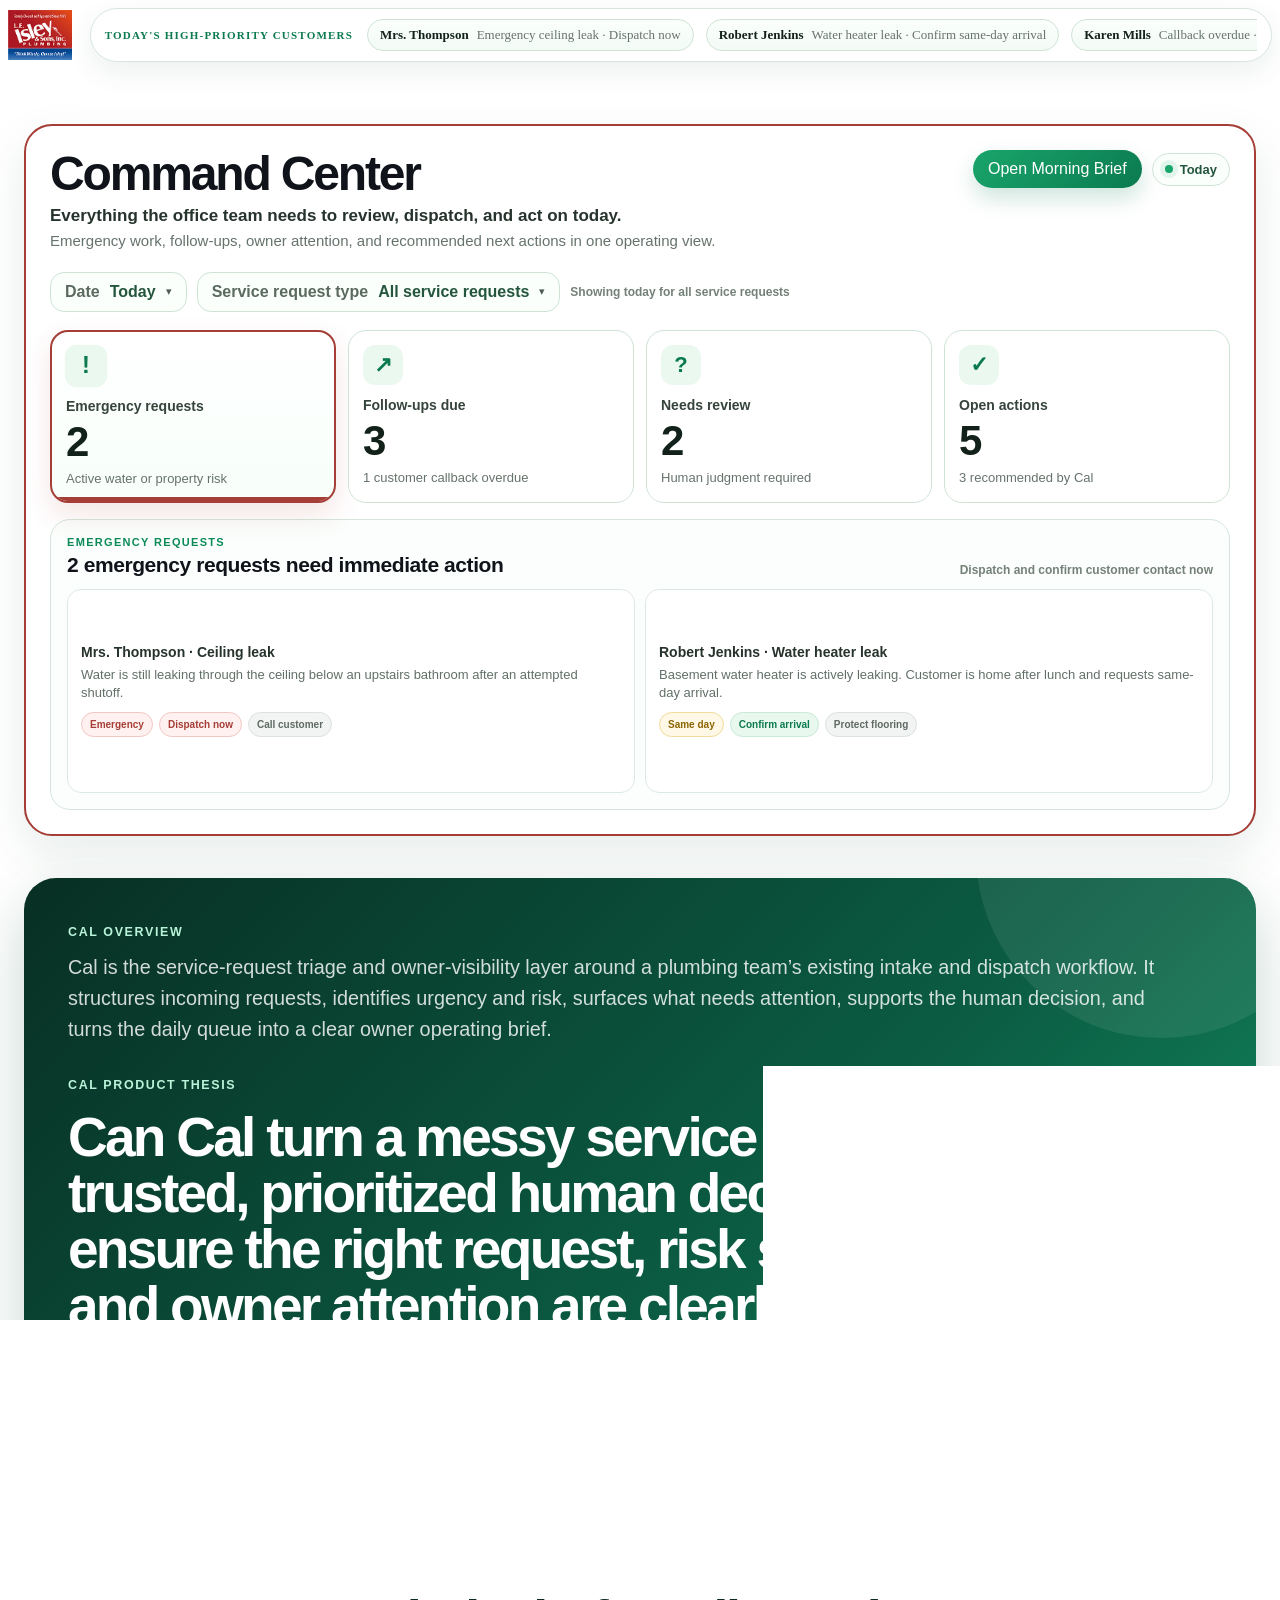
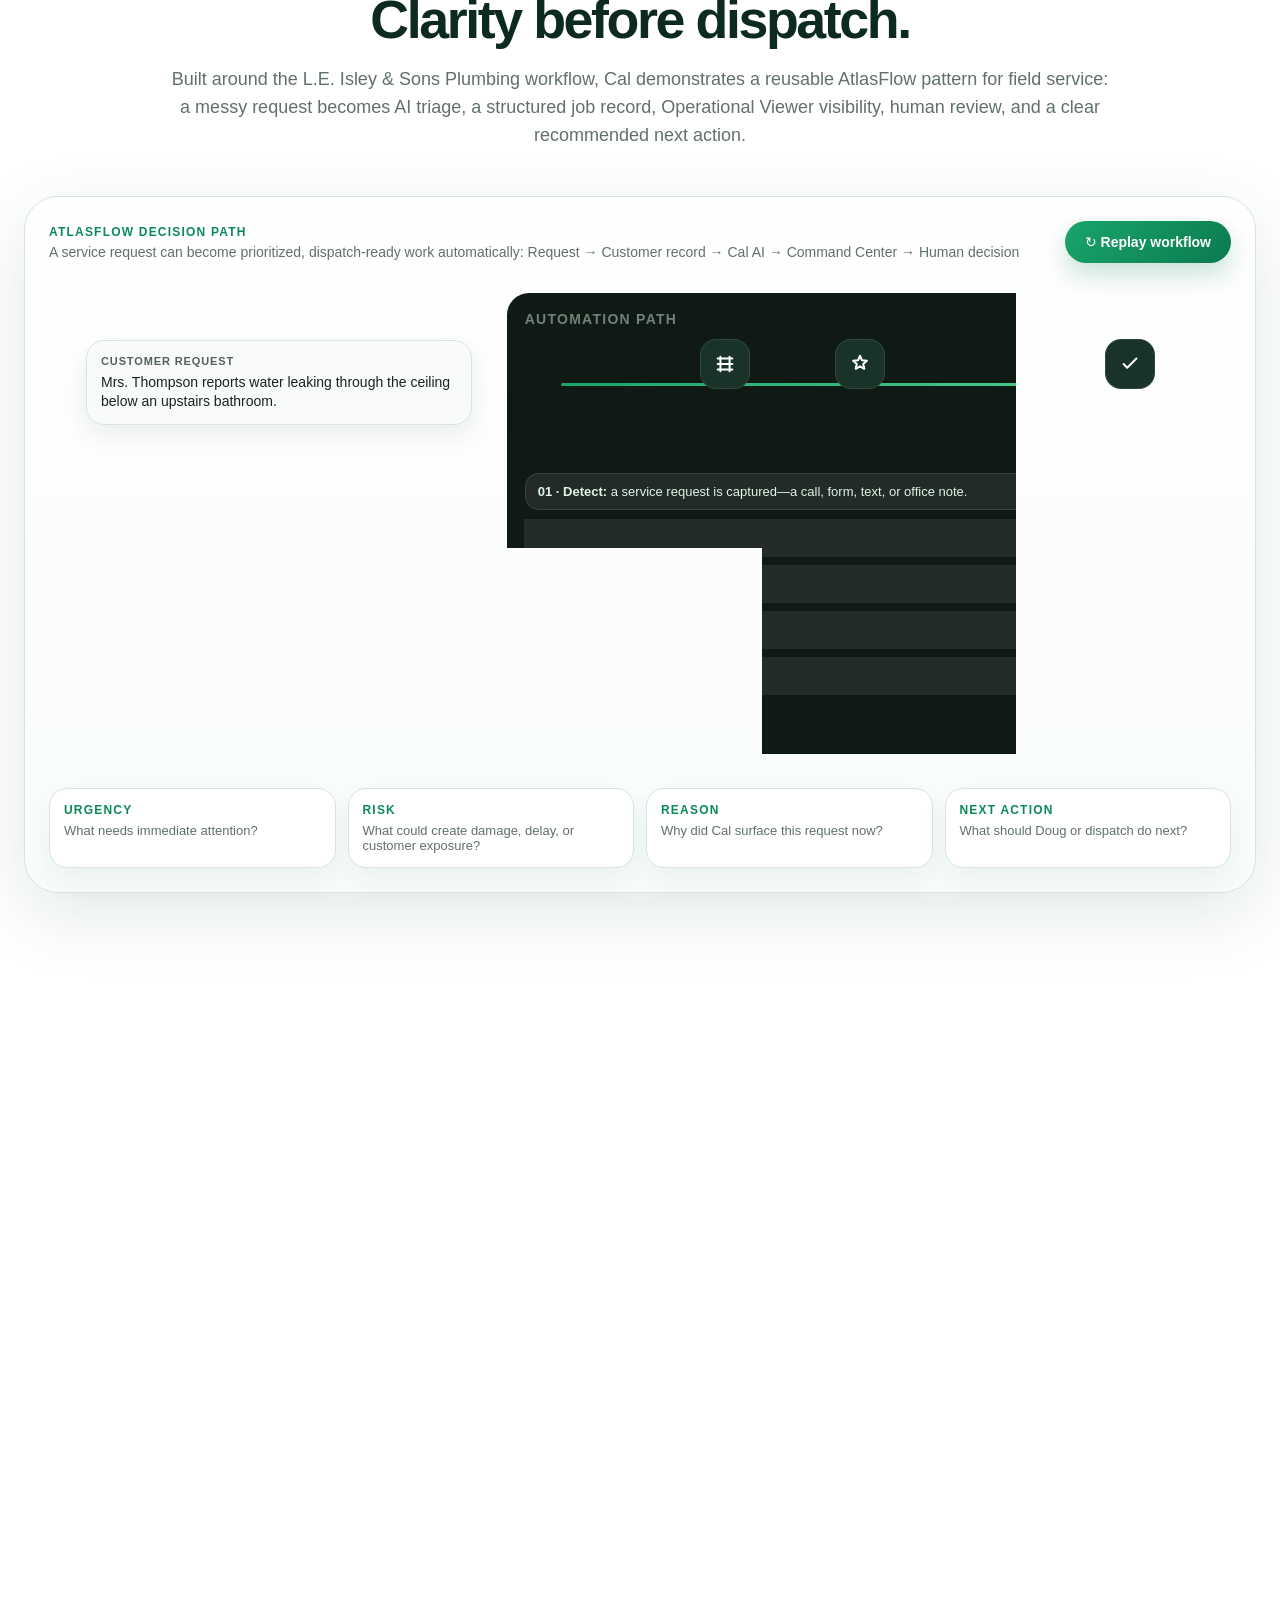
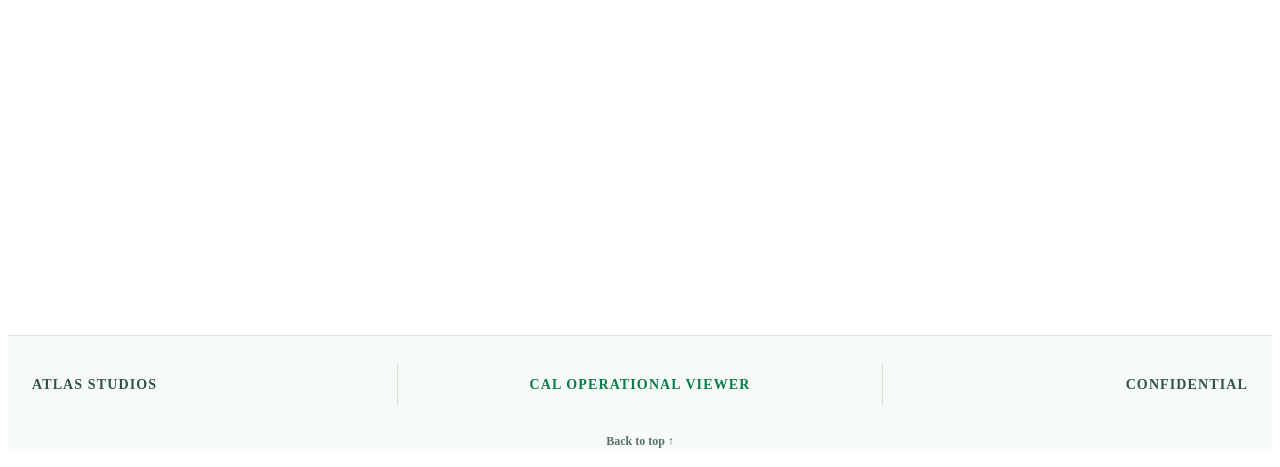
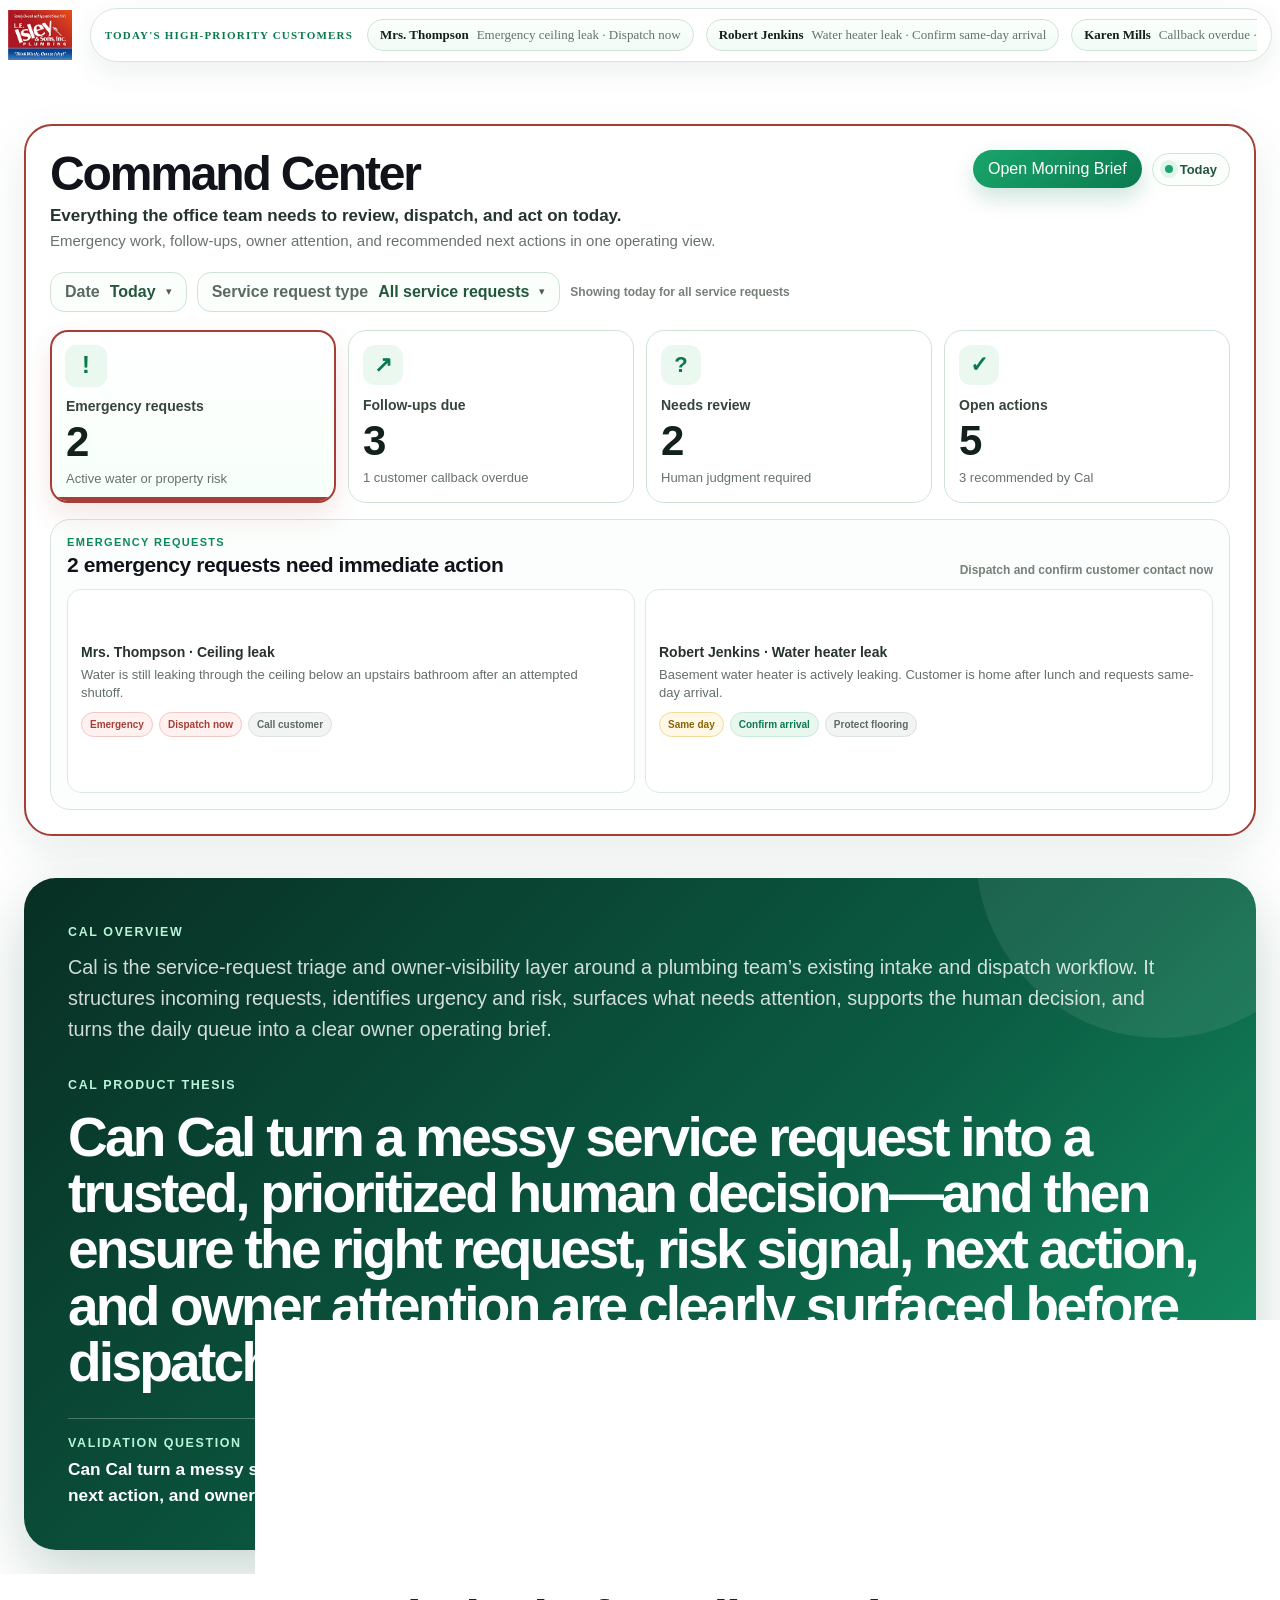
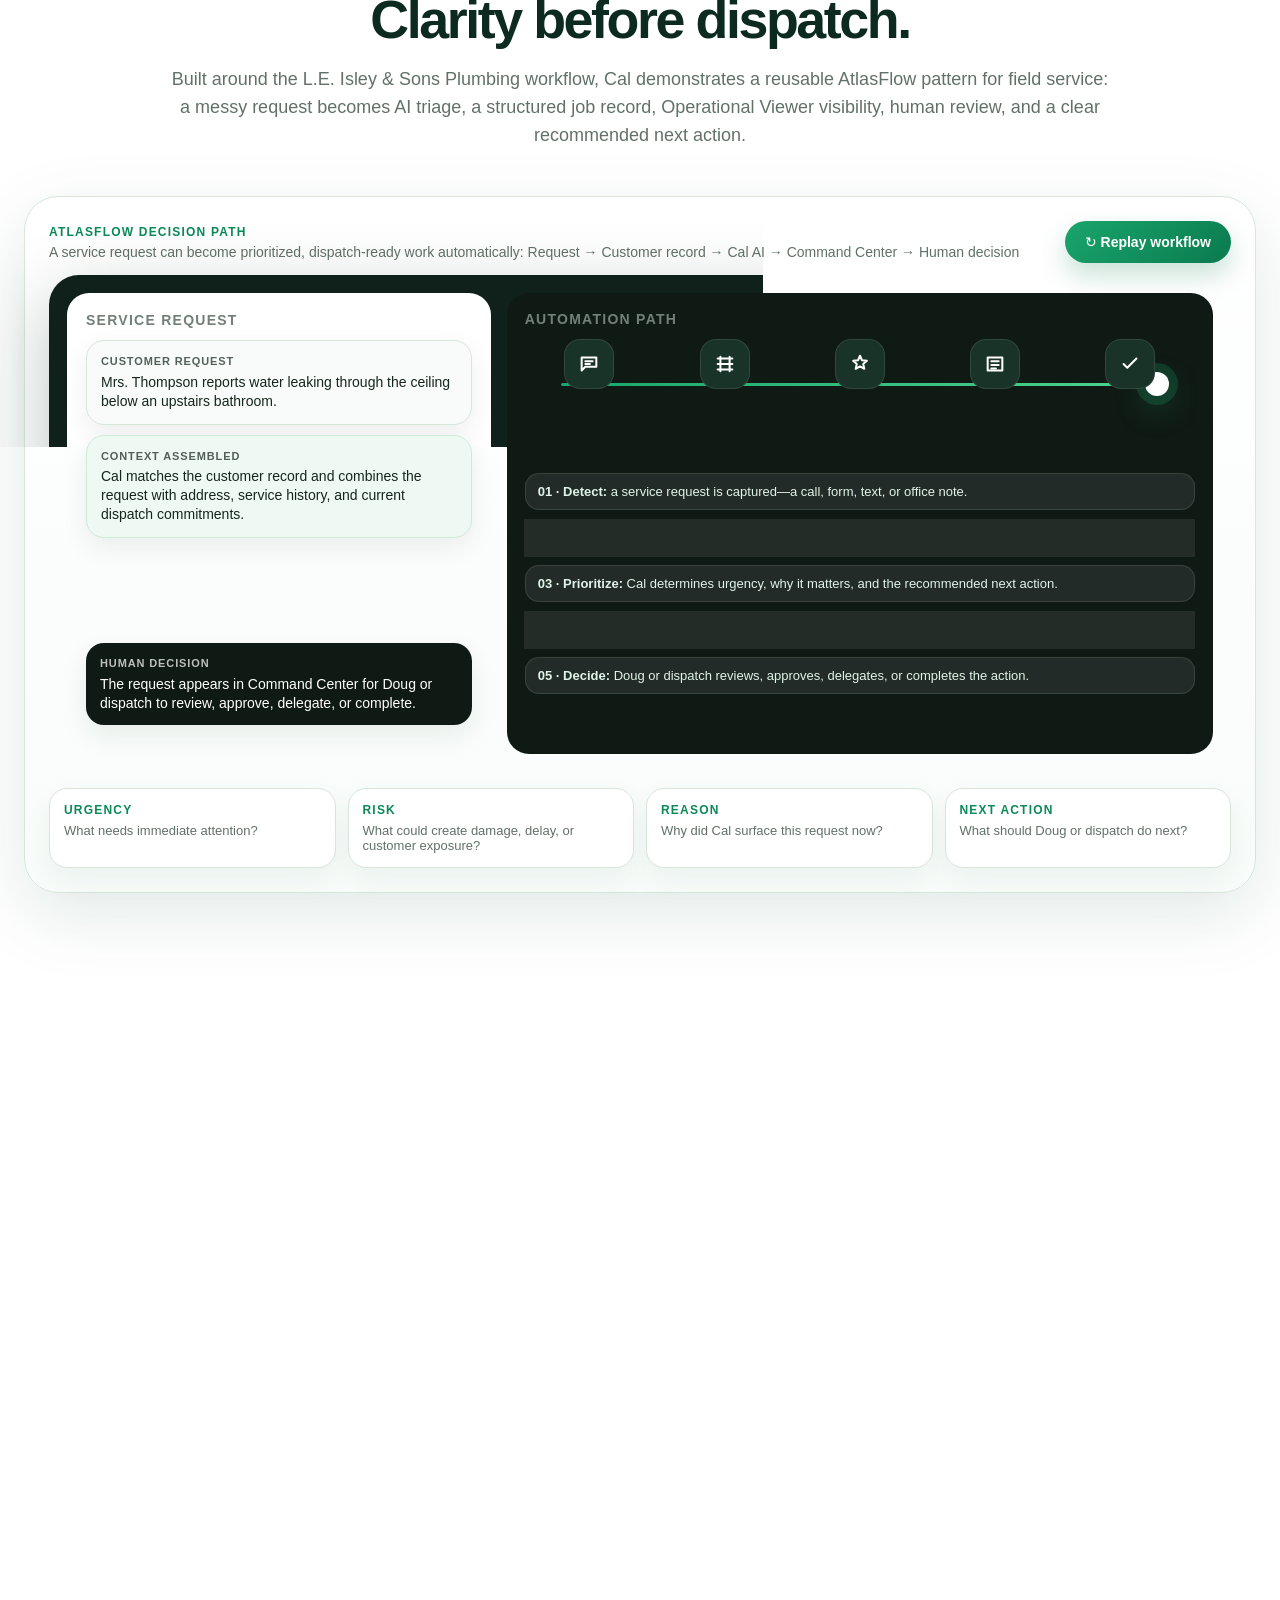
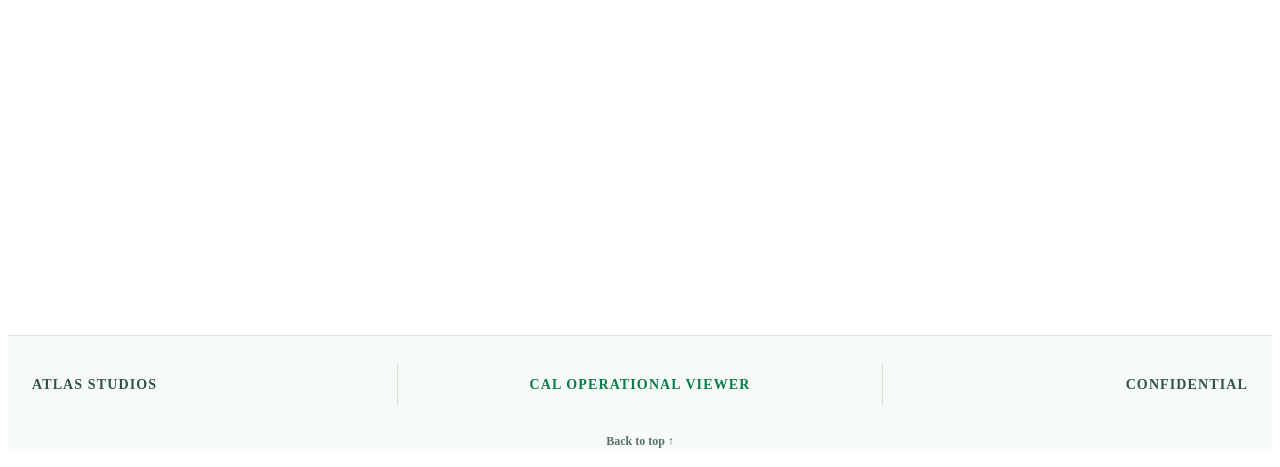
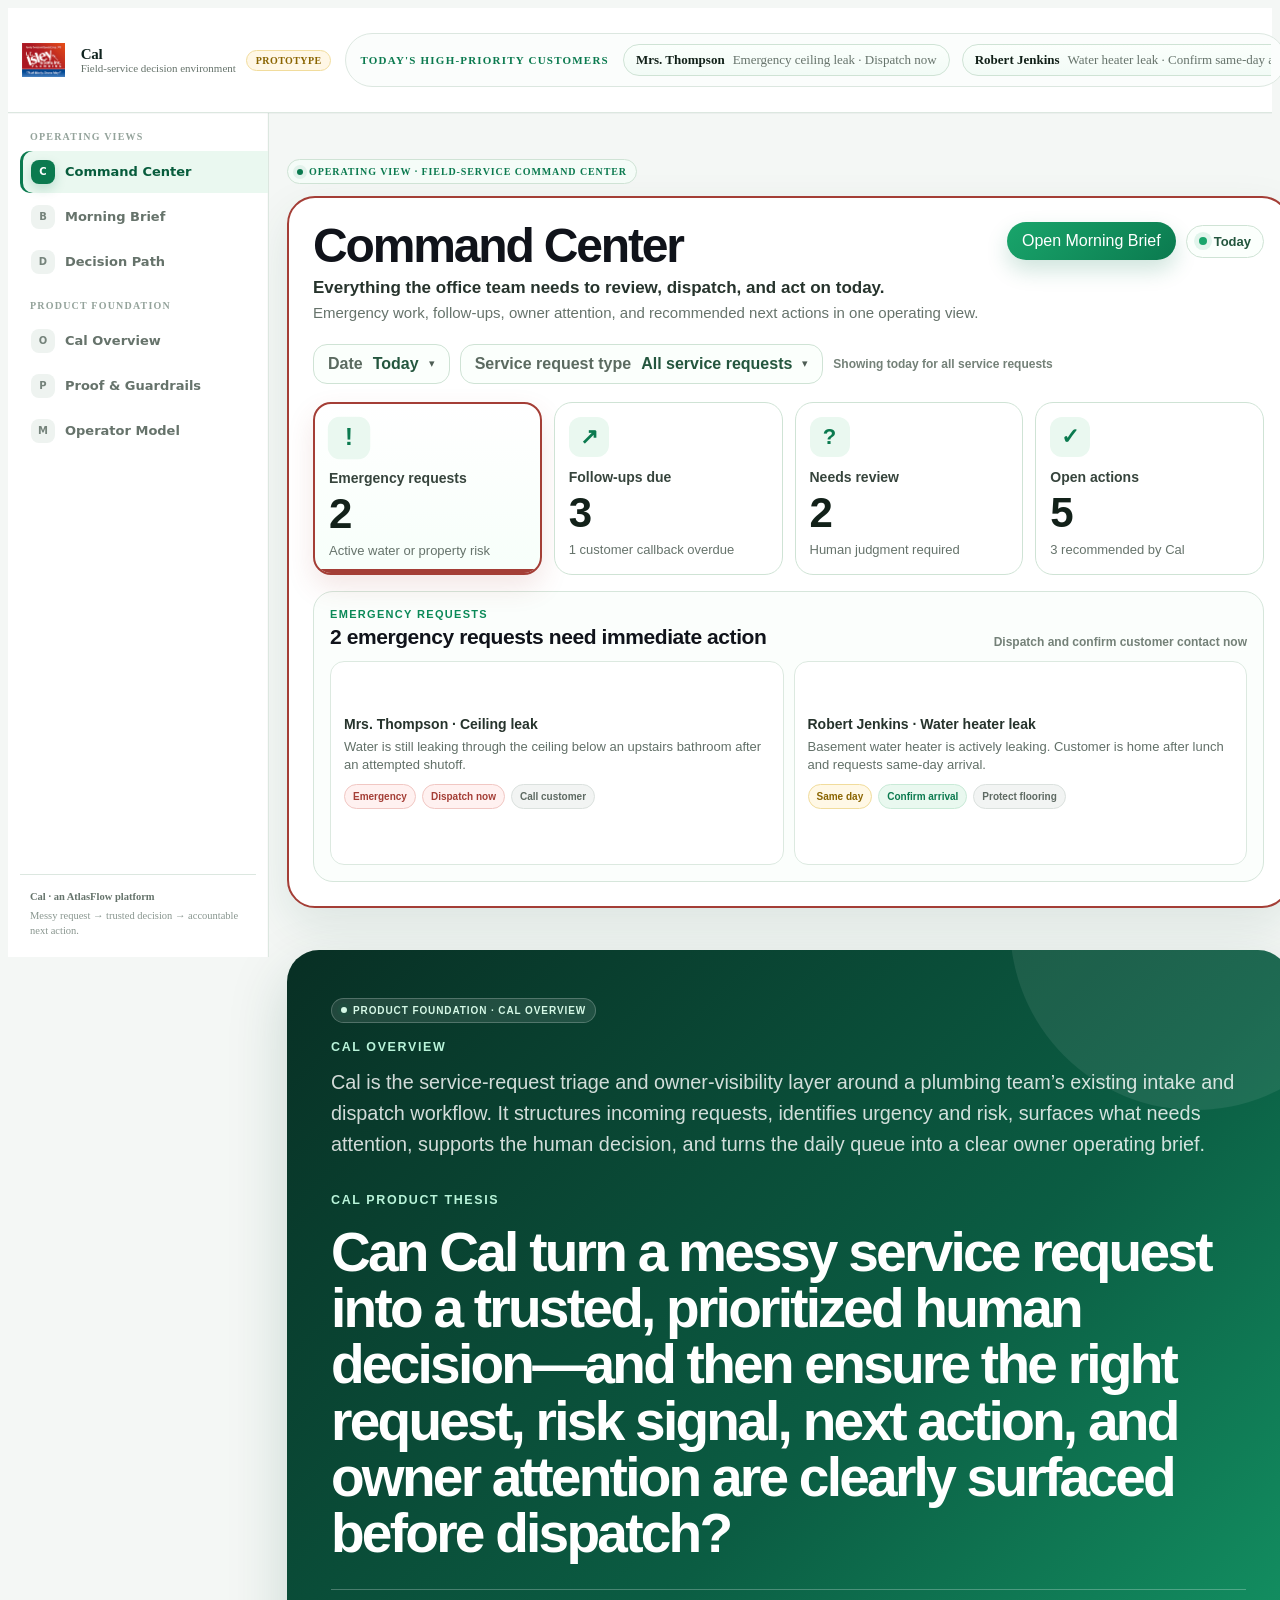
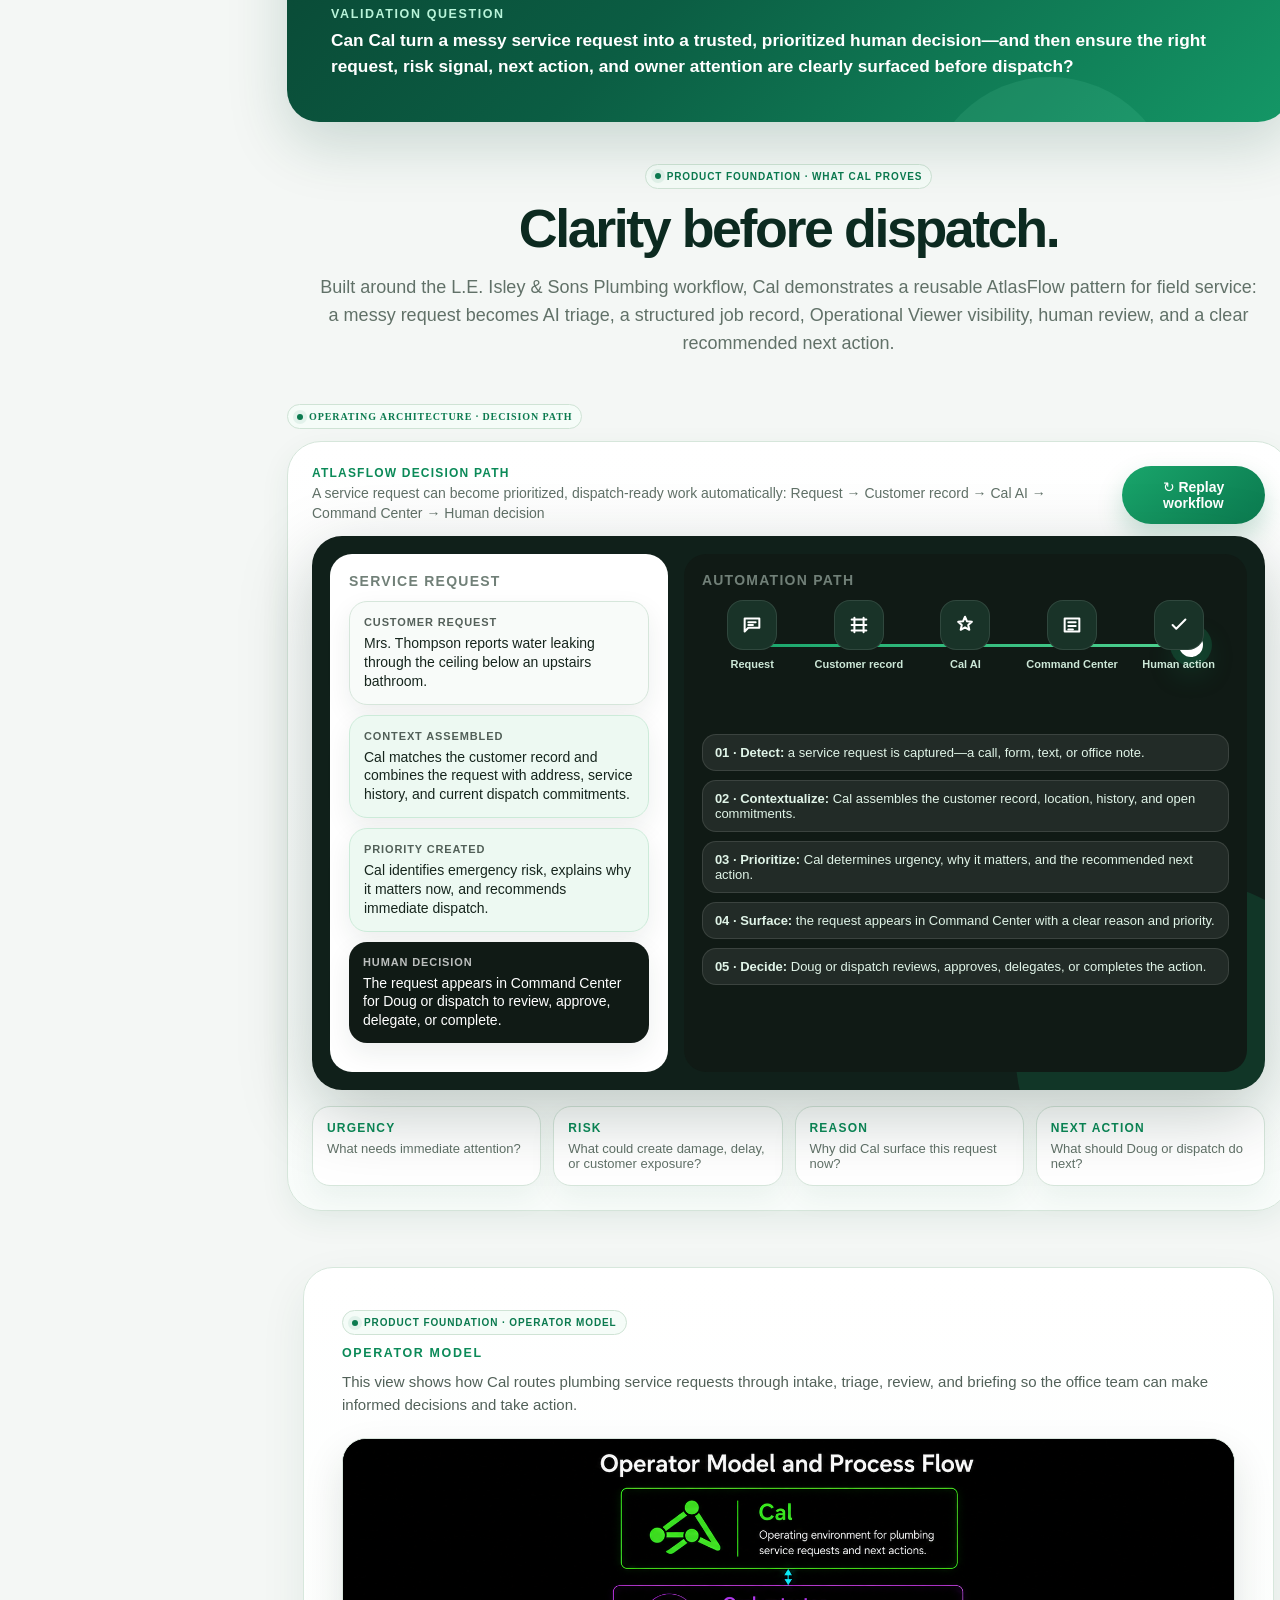
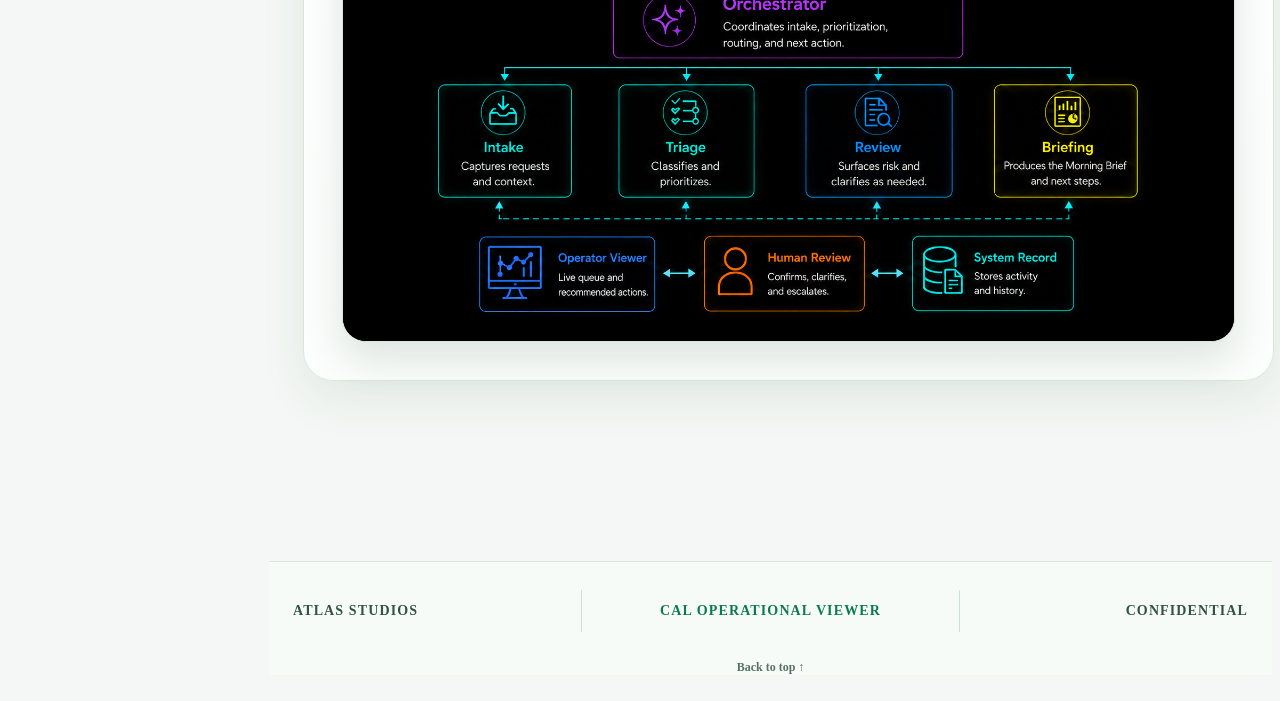
